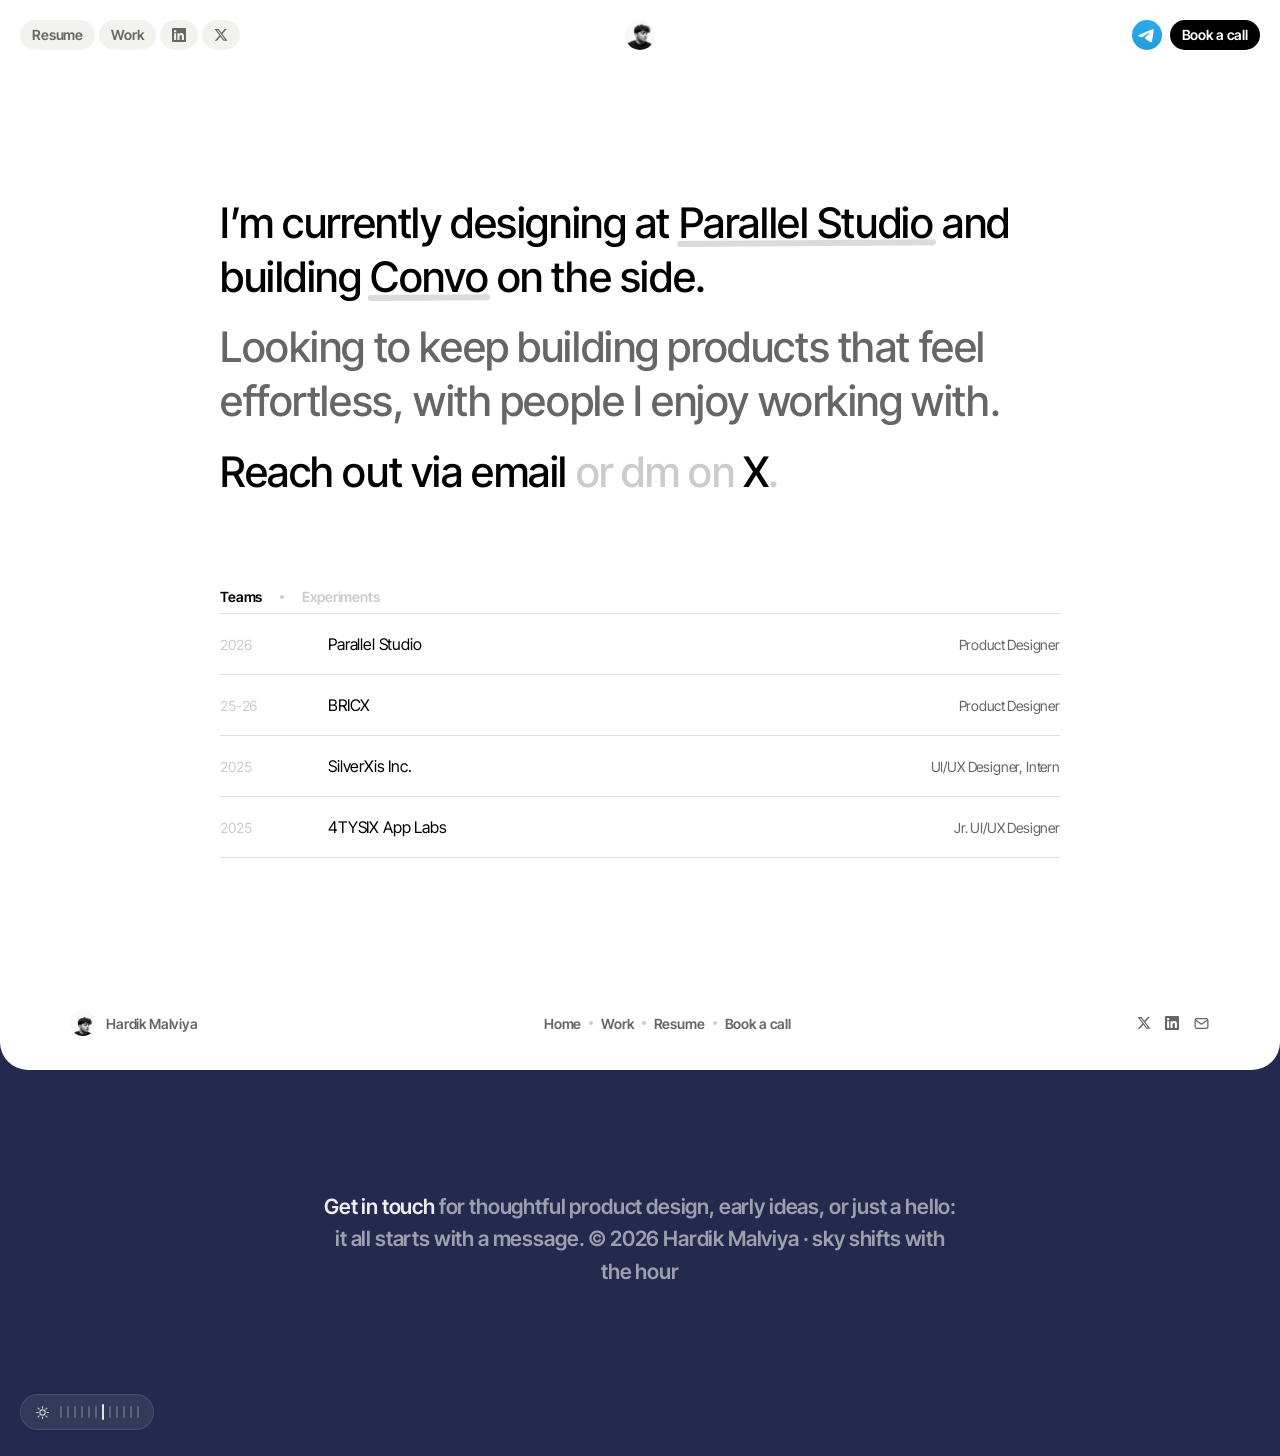
==== about.html @ 3675bb36 "About: table text at regular weight" ====
<!DOCTYPE html>
<html lang="en">
<head>
<meta charset="UTF-8" />
<meta name="viewport" content="width=device-width, initial-scale=1" />
<title>About — Hardik Malviya</title>
<meta name="description" content="Product designer at Parallel Studio, building things that feel effortless." />

<link rel="preconnect" href="https://fonts.googleapis.com" />
<link rel="preconnect" href="https://fonts.gstatic.com" crossorigin />
<link href="https://fonts.googleapis.com/css2?family=Inter+Tight:wght@400;500;600;700&display=swap" rel="stylesheet" />

<link rel="stylesheet" href="styles.css" />
<script>try{if(localStorage.getItem('theme')==='dark')document.documentElement.classList.add('dark')}catch(e){}</script>

<style>
  /* ============ About page ============
     The page is one white sheet that lifts away at the bottom to reveal
     the sky underneath. The sky's colour follows the visitor's clock. */

  body { background: var(--sky, #262b4a); }

  /* the sheet is white, so the bar above it must be too */
  .nav { background: var(--c-bg); }

  .sheet {
    background: var(--c-bg);
    border-radius: 0 0 28px 28px;
    overflow: hidden;
    position: relative;
    z-index: 1;
  }

  /* ---- intro statement ---- */
  .about-hero {
    max-width: 880px;
    margin: 0 auto;
    padding: clamp(70px, 14vh, 150px) var(--pad-page) clamp(60px, 10vh, 120px);
  }

  .statement {
    font-size: clamp(26px, 3.4vw, 42px);
    font-weight: 500;              /* lighter than the site's 600: airier at this size */
    line-height: 1.28;
    letter-spacing: var(--track);
    color: var(--c-ink);
  }

  .statement--soft { color: var(--c-ink-muted); }

  .statement + .statement { margin-top: 0.4em; }

  .statement .ghost { color: var(--c-ink-ghost); }

  .statement a { transition: color 160ms ease; }
  .statement a:hover { color: var(--c-ink-muted); }

  /* hand-drawn-feel underline on the highlight words */
  .mark {
    position: relative;
    white-space: nowrap;
  }
  .mark::after {
    content: "";
    position: absolute;
    left: -0.05em;
    right: -0.05em;
    bottom: 0.02em;
    height: 0.14em;
    border-radius: 0.07em;
    background: color-mix(in srgb, var(--c-ink) 14%, transparent);
    transform: rotate(-0.4deg);
  }

  /* ---- teams / experiments ---- */
  .record {
    max-width: 880px;
    margin: 0 auto;
    padding: 0 var(--pad-page) clamp(90px, 14vh, 160px);
  }

  .record__tabs {
    display: flex;
    align-items: center;
    gap: 18px;
    margin-bottom: 8px;
  }

  .record__tab {
    border: 0;
    padding: 0;
    background: none;
    font: inherit;
    font-size: var(--t-label);
    font-weight: var(--weight);
    letter-spacing: var(--track);
    color: var(--c-ink-ghost);
    cursor: pointer;
    transition: color 160ms ease;
  }
  .record__tab:hover { color: var(--c-ink-muted); }
  .record__tab[aria-selected="true"] { color: var(--c-ink); }

  .record__dot {
    width: 4px; height: 4px;
    border-radius: 50%;
    background: var(--c-ink-ghost);
  }

  .record__table { display: none; }
  .record__table.is-on { display: block; }

  .row {
    font-weight: 400;            /* regular: the table should read quiet */
    display: grid;
    grid-template-columns: 92px 1fr auto;
    gap: 16px;
    align-items: baseline;
    padding: 20px 0;
    border-bottom: 1px solid var(--c-hairline);
    color: inherit;
  }
  .row:first-of-type { border-top: 1px solid var(--c-hairline); }

  .row__year {
    font-size: var(--t-label);
    color: var(--c-ink-ghost);
    font-variant-numeric: tabular-nums;
  }
  .row__name  { font-size: 16px; color: var(--c-ink); transition: color 160ms ease; }
  .row__role  { font-size: var(--t-label); color: var(--c-ink-muted); text-align: right; }

  a.row:hover .row__name { color: var(--c-ink-muted); }

  /* mini-nav strip at the sheet's bottom edge */
  .sheet__foot {
    display: flex;
    align-items: center;
    justify-content: space-between;
    gap: 16px;
    max-width: 1180px;
    margin: 0 auto;
    padding: 26px var(--pad-page) 34px;
  }

  .sheet__who {
    display: flex;
    align-items: center;
    gap: 10px;
    font-size: var(--t-label);
    color: var(--c-ink-muted);
  }
  .sheet__who .avatar { width: 26px; height: 26px; }

  .sheet__links {
    display: flex;
    align-items: center;
    gap: 8px;
    font-size: var(--t-label);
  }
  .sheet__links a { color: var(--c-ink-muted); transition: color 160ms ease; }
  .sheet__links a:hover { color: var(--c-ink); }
  .sheet__links .dot { width: 4px; height: 4px; border-radius: 50%; background: var(--c-ink-ghost); }

  .sheet__icons { display: flex; align-items: center; gap: 14px; }
  .sheet__icons a { display: block; color: var(--c-ink-muted); transition: color 160ms ease; }
  .sheet__icons a:hover { color: var(--c-ink); }
  .sheet__icons svg { display: block; }

  /* ---- the sky ---- */
  .sky {
    position: relative;
    min-height: 46vh;
    display: flex;
    align-items: center;
    justify-content: center;
    padding: 90px var(--pad-page) 110px;
    margin-top: -28px;           /* tucks under the sheet's rounded corners */
    background: var(--sky, #262b4a);
    transition: background 1200ms ease;
  }

  .sky__note {
    max-width: 640px;
    text-align: center;
    font-size: clamp(17px, 2vw, 21px);
    line-height: 1.55;
    color: rgba(255, 255, 255, 0.55);
  }
  .sky__note strong { color: rgba(255, 255, 255, 0.92); font-weight: var(--weight); }
  .sky__note a { color: rgba(255, 255, 255, 0.8); transition: color 160ms ease; }
  .sky__note a:hover { color: #ffffff; }

  /* bottom-left hour widget: an icon and one tick per hour of the day */
  .hourbar {
    position: absolute;
    left: var(--pad-page);
    bottom: 26px;
    display: flex;
    align-items: center;
    gap: 10px;
    padding: 9px 14px;
    border-radius: var(--r-pill);
    background: rgba(255, 255, 255, 0.07);
    border: 1px solid rgba(255, 255, 255, 0.1);
    color: rgba(255, 255, 255, 0.75);
  }
  .hourbar svg { display: block; }
  .hourbar__ticks { display: flex; align-items: center; gap: 5px; }
  .hourbar__ticks i {
    width: 2px;
    height: 12px;
    border-radius: 1px;
    background: rgba(255, 255, 255, 0.22);
  }
  .hourbar__ticks i.on { background: rgba(255, 255, 255, 0.85); height: 16px; }

  /* ---- entrance: everything rises in, one beat after another ---- */
  @media (prefers-reduced-motion: no-preference) {
    @keyframes rise {
      from { opacity: 0; transform: translateY(16px); }
      to   { opacity: 1; transform: none; }
    }

    .statement,
    .record__tabs { animation: rise 700ms var(--ease-out) both; }
    .statement:nth-of-type(1) { animation-delay: 90ms; }
    .statement:nth-of-type(2) { animation-delay: 220ms; }
    .statement:nth-of-type(3) { animation-delay: 350ms; }
    .record__tabs { animation-delay: 500ms; }

    /* the underlines draw themselves once their words have landed */
    .mark::after {
      transform-origin: left center;
      animation: mark-in 500ms var(--ease-out) 900ms both;
    }
    @keyframes mark-in {
      from { transform: scaleX(0) rotate(-0.4deg); }
      to   { transform: scaleX(1) rotate(-0.4deg); }
    }

    /* rows cascade in on load and every time the tab flips */
    .record__table.is-on .row { animation: rise 460ms var(--ease-out) both; }
    .record__table.is-on .row:nth-child(1) { animation-delay: 60ms; }
    .record__table.is-on .row:nth-child(2) { animation-delay: 120ms; }
    .record__table.is-on .row:nth-child(3) { animation-delay: 180ms; }
    .record__table.is-on .row:nth-child(4) { animation-delay: 240ms; }
    .record__table.is-on .row:nth-child(5) { animation-delay: 300ms; }

    .sheet__foot { animation: rise 700ms var(--ease-out) 650ms both; }
    .sky__note   { animation: rise 900ms var(--ease-out) 250ms both; }
  }

  @media (max-width: 720px) {
    .row { grid-template-columns: 64px 1fr; }
    .row__role { grid-column: 2; text-align: left; margin-top: 2px; }
    .sheet__links { display: none; }
    .statement .mark::after { height: 0.12em; }
  }
</style>
</head>
<body>

  <header class="nav" id="top">
    <nav class="nav__left">
      <button class="pill nav__menu" type="button" aria-expanded="false" aria-controls="nav-menu">Menu<svg class="nav__chev" viewBox="0 0 18 18" width="12" height="12" aria-hidden="true" focusable="false"><path d="M4.5 7 L9 11.5 L13.5 7" fill="none" stroke="currentColor" stroke-width="1.8" stroke-linecap="round" stroke-linejoin="round" /></svg></button>
      <a class="pill" href="files/Hardik-Malviya-Resume.pdf" target="_blank" rel="noopener">Resume</a>
      <a class="pill" href="index.html">Work</a>
      <a class="pill pill--icon" href="https://www.linkedin.com/in/hardik-malviya-3b27bb329/" target="_blank" rel="noopener noreferrer" aria-label="LinkedIn">
        <img class="pill__icon" src="images/icon-social-1.svg" alt="" />
      </a>
      <a class="pill pill--icon" href="https://x.com/coleHardik" target="_blank" rel="noopener noreferrer" aria-label="X">
        <img class="pill__icon" src="images/icon-social-2.svg" alt="" />
      </a>
    </nav>

    <a class="avatar avatar--center" href="index.html" aria-label="Home">
      <img src="images/avatar.png" alt="Hardik" />
    </a>

    <div class="nav__right">
      <a class="avatar" href="https://t.me/colehardik" target="_blank" rel="noopener noreferrer" aria-label="Telegram">
        <img src="images/icon-telegram.png" alt="" />
      </a>
      <a class="pill pill--dark" href="https://cal.com/cole-hardik-design/discovery-call" target="_blank" rel="noopener noreferrer">Book a call</a>
    </div>

    <div class="nav__panel" id="nav-menu" hidden>
      <a class="pill" href="index.html">Home</a>
      <a class="pill" href="files/Hardik-Malviya-Resume.pdf" target="_blank" rel="noopener">Resume</a>
      <a class="pill" href="https://www.linkedin.com/in/hardik-malviya-3b27bb329/" target="_blank" rel="noopener noreferrer">LinkedIn</a>
      <a class="pill" href="https://x.com/coleHardik" target="_blank" rel="noopener noreferrer">Twitter (X)</a>
    </div>
  </header>

  <div class="sheet">

    <section class="about-hero">
      <p class="statement">I&rsquo;m currently designing at <span class="mark">Parallel Studio</span> and building <span class="mark">Convo</span> on the side.</p>
      <p class="statement statement--soft">Looking to keep building products that feel effortless, with people I enjoy working with.</p>
      <p class="statement">Reach out via <a href="mailto:hardikmalviy@gmail.com">email</a> <span class="ghost">or dm on</span> <a href="https://x.com/coleHardik" target="_blank" rel="noopener noreferrer">X</a><span class="ghost">.</span></p>
    </section>

    <section class="record">
      <div class="record__tabs" role="tablist" aria-label="History">
        <button class="record__tab" role="tab" aria-selected="true" data-tab="teams">Teams</button>
        <span class="record__dot" aria-hidden="true"></span>
        <button class="record__tab" role="tab" aria-selected="false" data-tab="experiments">Experiments</button>
      </div>

      <div class="record__table is-on" id="tab-teams">
        <div class="row">
          <span class="row__year">2026</span>
          <span class="row__name">Parallel Studio</span>
          <span class="row__role">Product Designer</span>
        </div>
        <div class="row">
          <span class="row__year">25-26</span>
          <span class="row__name">BRICX</span>
          <span class="row__role">Product Designer</span>
        </div>
        <div class="row">
          <span class="row__year">2025</span>
          <span class="row__name">SilverXis Inc.</span>
          <span class="row__role">UI/UX Designer, Intern</span>
        </div>
        <div class="row">
          <span class="row__year">2025</span>
          <span class="row__name">4TYSIX App Labs</span>
          <span class="row__role">Jr. UI/UX Designer</span>
        </div>
      </div>

      <div class="record__table" id="tab-experiments">
        <a class="row" href="https://convo-agent-steel.vercel.app" target="_blank" rel="noopener noreferrer">
          <span class="row__year">2026</span>
          <span class="row__name">Convo</span>
          <span class="row__role">AI video agent, designed and built solo</span>
        </a>
        <a class="row" href="https://studio.useparallel.com" target="_blank" rel="noopener noreferrer">
          <span class="row__year">2026</span>
          <span class="row__name">Parallel Studio website</span>
          <span class="row__role">Layout, type system, motion</span>
        </a>
        <a class="row" href="https://colehardik.in" target="_blank" rel="noopener noreferrer">
          <span class="row__year">2026</span>
          <span class="row__name">colehardik.in</span>
          <span class="row__role">This site, Figma to live with AI tools</span>
        </a>
      </div>
    </section>

    <div class="sheet__foot">
      <span class="sheet__who">
        <span class="avatar"><img src="images/avatar.png" alt="" /></span>
        Hardik Malviya
      </span>
      <nav class="sheet__links" aria-label="Pages">
        <a href="index.html">Home</a>
        <span class="dot" aria-hidden="true"></span>
        <a href="index.html#work">Work</a>
        <span class="dot" aria-hidden="true"></span>
        <a href="files/Hardik-Malviya-Resume.pdf" target="_blank" rel="noopener">Resume</a>
        <span class="dot" aria-hidden="true"></span>
        <a href="https://cal.com/cole-hardik-design/discovery-call" target="_blank" rel="noopener noreferrer">Book a call</a>
      </nav>
      <span class="sheet__icons">
        <a href="https://x.com/coleHardik" target="_blank" rel="noopener noreferrer" aria-label="X"><img class="pill__icon" src="images/icon-social-2.svg" alt="" width="15" height="15" /></a>
        <a href="https://www.linkedin.com/in/hardik-malviya-3b27bb329/" target="_blank" rel="noopener noreferrer" aria-label="LinkedIn"><img class="pill__icon" src="images/icon-social-1.svg" alt="" width="15" height="15" /></a>
        <a href="mailto:hardikmalviy@gmail.com" aria-label="Email"><svg width="17" height="17" viewBox="0 0 24 24" fill="none" stroke="currentColor" stroke-width="1.8" stroke-linecap="round" stroke-linejoin="round"><rect x="3" y="5" width="18" height="14" rx="2.5"/><path d="M4 7.5 L12 13 L20 7.5"/></svg></a>
      </span>
    </div>
  </div>

  <footer class="sky" id="sky">
    <p class="sky__note"><strong>Get in touch</strong> for thoughtful product design, early ideas, or just a hello: it all starts with a message. &copy; 2026 Hardik Malviya &middot; sky shifts with the hour</p>

    <div class="hourbar" title="sky shifts with the hour" aria-hidden="true">
      <svg id="hour-icon" width="15" height="15" viewBox="0 0 24 24" fill="none" stroke="currentColor" stroke-width="1.8" stroke-linecap="round"></svg>
      <span class="hourbar__ticks" id="hour-ticks"></span>
    </div>
  </footer>

  <script src="js/theme.js" defer></script>
  <script src="js/sound.js" defer></script>
  <script src="js/click-spark.js" defer></script>
  <script src="js/lenis.min.js"></script>
  <script>
    (function () {
      if (window.Lenis && !window.matchMedia('(prefers-reduced-motion: reduce)').matches) {
        var lenis = new Lenis({ lerp: 0.12, smoothWheel: true, syncTouch: false });
        function raf(t) { lenis.raf(t); requestAnimationFrame(raf); }
        requestAnimationFrame(raf);
        window.lenis = lenis;
      }

      /* nav height for the mobile drop-down */
      var nav = document.querySelector('header.nav');
      function navH() { document.documentElement.style.setProperty('--nav-h', nav.offsetHeight + 'px'); }
      new ResizeObserver(navH).observe(nav);
      navH();

      /* mobile menu, same behaviour as the home page */
      var btn = nav.querySelector('.nav__menu');
      var panel = document.getElementById('nav-menu');
      function isOpen() { return btn.getAttribute('aria-expanded') === 'true'; }
      var hideTimer = null;
      function open() {
        clearTimeout(hideTimer);
        panel.hidden = false;
        requestAnimationFrame(function () { panel.classList.add('is-open'); });
        btn.setAttribute('aria-expanded', 'true');
      }
      function close() {
        if (!isOpen()) return;
        panel.classList.remove('is-open');
        btn.setAttribute('aria-expanded', 'false');
        hideTimer = setTimeout(function () { panel.hidden = true; }, 200);
      }
      btn.addEventListener('click', function () { isOpen() ? close() : open(); });
      document.addEventListener('click', function (e) { if (!nav.contains(e.target)) close(); });
      document.addEventListener('keydown', function (e) { if (e.key === 'Escape') close(); });

      /* teams / experiments toggle */
      var tabs = document.querySelectorAll('.record__tab');
      tabs.forEach(function (tab) {
        tab.addEventListener('click', function () {
          tabs.forEach(function (t) { t.setAttribute('aria-selected', String(t === tab)); });
          document.querySelectorAll('.record__table').forEach(function (tbl) {
            tbl.classList.toggle('is-on', tbl.id === 'tab-' + tab.dataset.tab);
          });
        });
      });

      /* ---- the sky follows the visitor's clock ---------------------- */
      var SKIES = [
        [0,  '#101322'],   /* deep night   */
        [5,  '#232a4d'],   /* before dawn  */
        [7,  '#5b6b9e'],   /* dawn         */
        [9,  '#5d7fb9'],   /* morning      */
        [12, '#4f7ab5'],   /* midday       */
        [16, '#4a5f97'],   /* afternoon    */
        [18, '#3c3f6e'],   /* dusk         */
        [20, '#262b4a'],   /* evening      */
        [23, '#101322']    /* night again  */
      ];
      function skyFor(h) {
        var c = SKIES[0][1];
        for (var i = 0; i < SKIES.length; i++) if (h >= SKIES[i][0]) c = SKIES[i][1];
        return c;
      }
      var ticksWrap = document.getElementById('hour-ticks');
      var icon = document.getElementById('hour-icon');
      function paintHour() {
        var h = new Date().getHours();
        document.documentElement.style.setProperty('--sky', skyFor(h));
        var day = h >= 6 && h < 19;
        icon.innerHTML = day
          ? '<circle cx="12" cy="12" r="4.2"/><path d="M12 2.5v2.4M12 19.1v2.4M2.5 12h2.4M19.1 12h2.4M4.9 4.9l1.7 1.7M17.4 17.4l1.7 1.7M19.1 4.9l-1.7 1.7M6.6 17.4l-1.7 1.7"/>'
          : '<path d="M20 14.5A8.5 8.5 0 0 1 9.5 4 8.5 8.5 0 1 0 20 14.5Z"/>';
        var html = '';
        for (var i = 0; i < 12; i++) html += '<i' + (i === (h % 12) ? ' class="on"' : '') + '></i>';
        ticksWrap.innerHTML = html;
      }
      paintHour();
      setInterval(paintHour, 60000);
    })();
  </script>
</body>
</html>
---- styles.css ----
/* =========================================================
   Hire V2.0 — Home  (Figma 13284:12692)
   Every value below is lifted directly from the Figma node.
   ========================================================= */

/* ---- Self-hosting Inter Tight -------------------------------------------
   Delete the <link> to Google Fonts in index.html and uncomment this after
   dropping the .woff2 files into /fonts.

@font-face {
  font-family: "Inter Tight";
  src: url("fonts/InterTight-SemiBold.woff2") format("woff2");
  font-weight: 600;
  font-style: normal;
  font-display: swap;
}
-------------------------------------------------------------------------- */

/* ---------- tokens ---------- */
:root {
  /* colour */
  --c-bg:            #ffffff;
  --c-ink:           #000000;
  --c-ink-muted:     #666666;
  --c-ink-ghost:     #cbcbcb;
  --c-pill:          #f2f2ef;
  --c-card:          #fafafa;
  --c-shot:          #ffffff;
  --c-shot-alt:      #f2f2f2;
  --c-hairline:      rgba(0, 0, 0, 0.12);
  --c-avatar-ring:   #f5f5f5;

  /* type — every tracking value in the file is exactly -1% of its size */
  --font:            "Inter Tight", -apple-system, BlinkMacSystemFont, "Segoe UI", Roboto, sans-serif;
  --weight:          600;          /* Inter Tight SemiBold */
  --track:           -0.01em;      /* -0.14 / -0.16 / -0.2 / -0.32 px */
  --lh-tight:        1.1;          /* headings */
  --lh-flat:         1;            /* labels */

  --t-heading:       32px;
  --t-quote:         20px;
  --t-author:        16px;
  --t-label:         14px;

  /* spacing */
  --pad-page:        20px;         /* nav + work section padding */
  --pad-hero:        40px;
  --pad-card:        40px;
  --gap-work:        20px;
  --gap-nav-left:    4px;
  --gap-nav-right:   8px;
  --gap-quote:       12px;

  /* geometry */
  --nav-h:           70px;         /* 30px avatar + 2 x --pad-page */
  --hero-h:          calc(100vh - var(--nav-h));   /* hero fills the rest of the first screen */
  --hero-min:        600px;        /* floor, so it never crushes on a short window */
  --field-h:         340px;        /* hero pixel field */
  --portrait:        355px;
  --portrait-h:      356px;
  --portrait-shift:  95.43px;      /* top: calc(50% - 95.43px) */
  --r-pill:          40px;
  --r-card:          12px;
  --r-shot:          8px;

  /* motion */
  --ease-out:        cubic-bezier(0.16, 1, 0.3, 1);   /* things arriving */
  --ease-in:         cubic-bezier(0.7, 0, 0.84, 0);   /* things leaving */
}

@supports (height: 100dvh) {
  :root { --hero-h: calc(100dvh - var(--nav-h)); }
}

/* ---------- reset ---------- */
*,
*::before,
*::after { box-sizing: border-box; }

/* Lenis drives the scrolling, so the native smooth behaviour must be off.
   (Without this the two fight each other and anchor jumps stutter.) */
html { scroll-behavior: auto; }

/* --- Lenis 1.3.4 stylesheet, inlined so the page needs no extra request --- */
html.lenis,
html.lenis body { height: auto; }
.lenis:not(.lenis-autoToggle).lenis-stopped { overflow: clip; }
.lenis.lenis-smooth [data-lenis-prevent] { overscroll-behavior: contain; }
.lenis.lenis-smooth iframe { pointer-events: none; }
.lenis.lenis-autoToggle {
  transition-property: overflow;
  transition-duration: 1ms;
  transition-behavior: allow-discrete;
}

body {
  margin: 0;
  background: var(--c-bg);
  font-family: var(--font);
  font-weight: var(--weight);
  letter-spacing: var(--track);
  color: var(--c-ink);
  -webkit-font-smoothing: antialiased;
  -moz-osx-font-smoothing: grayscale;
  display: flex;
  flex-direction: column;
  align-items: flex-start;
}

body > * { width: 100%; }

p, figure, blockquote { margin: 0; }
img { display: block; }

a {
  color: inherit;
  text-decoration: none;
}

:focus-visible {
  outline: 2px solid var(--c-ink);
  outline-offset: 2px;
}

/* =========================================================
   NAV — 13284:12693
   ========================================================= */
.nav {
  position: sticky;      /* rides along at the top of the window while you scroll */
  top: 0;
  z-index: 10;           /* sits above the hero portrait and the project cards */
  display: flex;
  align-items: center;
  justify-content: space-between;
  padding: var(--pad-page);
  overflow: hidden;
  /* 300ms ease-out — the same curve bricxlabs uses on its header */
  transition: transform 300ms cubic-bezier(0, 0, 0.2, 1),
              background-color 160ms var(--ease-out);
}

/* Slid up out of view while you're scrolling down. */
.nav--hidden { transform: translateY(-100%); }

/* Equal flex on both groups puts the portrait dead centre regardless of how
   wide the pills are. (The Figma pins the right group to 226px to match the
   left group's width; this achieves the same thing without the magic number.) */
.nav__left,
.nav__right { flex: 1; }

.nav__left {
  display: flex;
  align-items: center;
  gap: var(--gap-nav-left);
}

/* Menu trigger and the drop-down are phone-only; the label on the dark pill
   swaps with them. */
.pill.nav__menu,
.nav__panel,
.on-narrow { display: none; }

.nav__menu {
  border: 0;
  gap: 6px;
  font-family: inherit;
  font-weight: var(--weight);
  cursor: pointer;
}

.nav__chev {
  display: block;
  flex-shrink: 0;
  transition: transform 260ms var(--ease-out);
}

.nav__menu[aria-expanded="true"] .nav__chev { transform: rotate(180deg); }

.nav__right {
  display: flex;
  align-items: center;
  justify-content: flex-end;   /* stays pinned right now that the group flexes */
  gap: var(--gap-nav-right);
}

/* pill — 30px tall: 14px label at line-height 1 + 8px padding top/bottom */
.pill {
  display: inline-flex;
  align-items: center;
  justify-content: center;
  padding: 8px 12px;
  border-radius: var(--r-pill);
  background: var(--c-pill);
  color: var(--c-ink-muted);
  font-size: var(--t-label);
  line-height: var(--lh-flat);
  letter-spacing: var(--track);
  white-space: nowrap;
  overflow-wrap: break-word;
  transition: background-color 160ms ease, color 160ms ease;
}

.pill:hover { background: #e9e9e4; }

.pill--dark {
  background: var(--c-ink);
  color: #ffffff;
}

.pill--dark:hover { background: #1a1a1a; }

.pill__icon {
  width: 14px;
  height: 14px;
  flex-shrink: 0;
}

.avatar {
  display: block;
  width: 30px;
  height: 30px;
  flex-shrink: 0;
  border-radius: var(--r-pill);
  overflow: hidden;
}

.avatar img {
  width: 100%;
  height: 100%;
  object-fit: cover;
  object-position: 50% 60%;
}

/* The centre portrait's fill is cropped lower in the new nav (611:246):
   the image sits at 142.93% height with a -36.19% offset, which works out
   to an object-position of 84%. */
.avatar--center img { object-position: 50% 84%; }

/* =========================================================
   HERO — 13284:12707
   ========================================================= */
.hero {
  position: relative;
  height: var(--hero-h);
  min-height: var(--hero-min);
  display: flex;
  align-items: flex-end;
  justify-content: space-between;
  padding: var(--pad-hero);
  overflow: hidden;
}

.hero__heading {
  width: 413.201px;
  flex-shrink: 0;
  font-size: var(--t-heading);
  line-height: var(--lh-tight);
  letter-spacing: var(--track);
  color: var(--c-ink);
  overflow-wrap: break-word;
}

.hero__heading span { color: var(--c-ink-ghost); }

/* The visor sits where the orb used to: absolutely centred, a little above
   the middle, outside the heading/quote flow. It never takes clicks. */
.hero__visor {
  position: absolute;
  left: 50%;
  top: calc(50% - var(--portrait-shift));
  transform: translate(-50%, -50%);
  width: min(960px, calc(100% - var(--pad-hero) * 2));
  height: var(--field-h);
  display: flex;
  align-items: center;
  justify-content: center;
  pointer-events: none;
  perspective: 1100px;           /* gives the rotations real depth */
}

.hero__visor-canvas {
  /* bleeds past the visor box so a tilted headset never gets sliced off
     at the canvas edge */
  position: absolute;
  left: -60px;
  top: -80px;
  width: calc(100% + 120px);
  height: calc(100% + 200px);   /* extra room below: pitching down needs it */
  z-index: 2;
  opacity: 0;
  transition: opacity 600ms var(--ease-out);
}

.hero__visor.is-3d .hero__visor-canvas { opacity: 1; }

.hero__visor-shadow {
  position: absolute;
  left: 50%;
  bottom: 6%;
  width: 46%;
  height: 34px;
  margin-left: -23%;
  border-radius: 50%;
  background: radial-gradient(closest-side, rgba(0, 0, 0, 0.55), rgba(0, 0, 0, 0));
  filter: blur(14px);
  opacity: 0.3;
  will-change: transform, opacity;
}

/* All testimonials sit in one grid cell, stacked on top of each other, so the
   block is as tall as the tallest and nothing reflows as they swap. */
.quote {
  display: grid;
  flex-shrink: 0;
}

.quote__slide {
  grid-area: 1 / 1;
  display: flex;
  flex-direction: column;
  align-items: flex-end;
  /* sit on the bottom of the stack, so a short quote lines up with the
     heading's baseline instead of floating in the middle of the tall cell */
  justify-content: flex-end;
  gap: var(--gap-quote);
  text-align: right;
  opacity: 1;
  filter: blur(0px);
  transform: translateY(0);
  /* arriving: longer, ease-out, settles softly */
  transition: opacity 420ms var(--ease-out),
              filter  420ms var(--ease-out),
              transform 420ms var(--ease-out);
}

/* leaving: shorter and ease-in — they've already read it, don't make them watch */
.quote__slide.is-leaving {
  opacity: 0;
  filter: blur(6px);
  transform: translateY(-8px);
  transition-duration: 290ms;
  transition-timing-function: var(--ease-in);
  pointer-events: none;
}

/* parked just below, ready to rise into place */
.quote__slide.is-idle {
  opacity: 0;
  filter: blur(6px);
  transform: translateY(8px);
  transition: none;
  pointer-events: none;
}

.quote__text {
  width: 380px;      /* wide enough for the longest hand-broken line */
  font-size: var(--t-quote);
  line-height: var(--lh-tight);
  letter-spacing: var(--track);
  color: var(--c-ink);
  overflow-wrap: break-word;
}

.quote__author a {
  color: inherit;
}

.quote__author a:focus-visible {
  outline: 1.5px solid var(--c-ink);
  outline-offset: 3px;
  border-radius: 2px;
}

.quote__author {
  font-style: normal;
  font-size: var(--t-author);
  line-height: var(--lh-flat);
  letter-spacing: var(--track);
  color: var(--c-ink-muted);
  white-space: nowrap;
}

/* =========================================================
   WORK — 13284:12713
   ========================================================= */
.work {
  display: flex;
  flex-direction: column;
  align-items: flex-start;
  justify-content: flex-end;
  gap: var(--gap-work);
  padding: var(--pad-page);
  overflow: hidden;
}

.card {
  width: 100%;
  display: flex;
  align-items: flex-start;
  padding: var(--pad-card);
  border-radius: var(--r-card);
  background: var(--c-card);
  overflow: hidden;
}

/* The shot is flex:1 inside a 40px-padded card, so at a 1440px viewport it is
   exactly 1320px wide and its height follows --ratio exactly:
   1280/800 → 825px · 1320/859 → 859px · 1320/1408 → 1408px            */
.shot {
  position: relative;
  flex: 1 0 0;
  min-width: 0;
  aspect-ratio: var(--ratio);
  border-radius: var(--r-shot);
  background: var(--c-shot);
  overflow: hidden;
}

.shot > img {
  width: 100%;
  height: 100%;
  object-fit: cover;
  border-radius: var(--r-shot);
}

.shot--bordered { border: 0.4px solid var(--c-hairline); }

/* single card whose fill is inset horizontally on a grey plate */
.shot--inset { background: var(--c-shot-alt); }

.shot--inset > img {
  position: absolute;
  top: 0;
  left: 8.06%;
  width: 83.88%;
  height: 100%;
  border-radius: 0;
}

/* =========================================================
   FOOTER
   Built from the page's own tokens: Inter Tight SemiBold, the .pill
   component from the nav, --c-hairline for the rule, --pad-page for the
   gutters. Nothing new invented.
   ========================================================= */
.foot {
  display: flex;
  flex-direction: column;
  padding: 150px var(--pad-page) var(--pad-page);
}

.foot__lead {
  display: flex;
  /* the email's baseline lines up with the last line of the statement */
  align-items: flex-end;
  justify-content: space-between;
  gap: 64px;
}

.foot__intro { flex: 0 1 auto; }

.foot__label {
  font-size: var(--t-label);
  line-height: var(--lh-flat);
  /* uppercase needs a little air; the page's -0.01em would jam it shut */
  letter-spacing: 0.06em;
  text-transform: uppercase;
  color: var(--c-ink-muted);
}

.foot__statement {
  flex: 0 1 auto;
  font-size: var(--t-heading);
  line-height: var(--lh-tight);
  letter-spacing: var(--track);
  color: var(--c-ink);
  overflow-wrap: break-word;
}

.foot__email {
  display: block;
  margin-top: 28px;
  font-size: var(--t-heading);
  line-height: var(--lh-tight);
  letter-spacing: var(--track);
  overflow-wrap: anywhere;
  color: var(--c-ink-ghost);          /* same light grey as the hero heading */
  transition: color 160ms ease;
}

.foot__email:hover { color: var(--c-ink); }

.foot__email:focus-visible {
  outline: 1.5px solid var(--c-ink);
  outline-offset: 3px;
  border-radius: 2px;
}

.foot__base {
  display: flex;
  align-items: flex-start;
  justify-content: space-between;
  gap: 24px;
  align-items: center;
  margin-top: 130px;
  padding-top: var(--pad-page);
  border-top: 1px solid var(--c-hairline);
}

.foot__copy {
  font-size: var(--t-label);
  line-height: var(--lh-flat);
  letter-spacing: var(--track);
  color: var(--c-ink-muted);
  white-space: nowrap;
}

.foot__links {
  display: flex;
  flex-wrap: wrap;
  justify-content: flex-end;
  gap: var(--gap-nav-left);
}

.foot__links .pill:focus-visible {
  outline: 1.5px solid var(--c-ink);
  outline-offset: 3px;
}

/* =========================================================
   RESPONSIVE
   Desktop stays pixel-exact. Everything below only kicks in
   once the fixed hero measurements stop fitting.
   ========================================================= */

/* --- laptop --- */
@media (max-width: 1180px) {
  :root {
    --field-h:        300px;
    --portrait:       300px;
    --portrait-h:     301px;
    --portrait-shift: 80px;
    --pad-card:       32px;
  }

  /* the statement needs its full three-line width, so the two columns
     stack rather than squeezing it into four lines */
  .foot__lead {
    flex-direction: column;
    align-items: flex-start;
    gap: 32px;
  }
}

/* --- tablet --- */
@media (max-width: 900px) {
  :root {
    --t-heading: 28px;
    --t-quote:   18px;
    --pad-hero:  24px;
    --pad-card:  24px;
  }

  .hero__heading { width: 340px; }



  .quote__text   { width: 250px; }

  /* let the text find its own breaks once there isn't room for the set ones */
  .quote__text br,
  .foot__line br { display: none; }
}

/* --- mobile --- */
@media (max-width: 720px) {
  :root {
    --t-heading: 26px;
    --t-quote:   17px;
    --t-author:  15px;
    --pad-page:  12px;
    --pad-hero:  20px;
    --pad-card:  14px;
    --gap-work:  12px;
    --r-card:    10px;
  }

  /* One row: [Menu] .......... [Telegram] [Book a call].
     overflow must be visible so the drop-down isn't clipped. */
  .nav {
    flex-wrap: nowrap;
    gap: 12px;
    overflow: visible;
  }

  .nav__left  { flex: 0 1 auto; }
  .nav__right { flex: 1 1 auto; justify-content: flex-end; }

  /* the individual pills and the portrait move into the drop-down */
  .nav__left .pill:not(.nav__menu),
  .avatar--center { display: none; }

  .pill.nav__menu { display: inline-flex; }
  .on-wide     { display: none; }
  .on-narrow   { display: inline; }

  /* Transparent panel — the pills carry their own fill, so they stay
     readable over whatever artwork is behind them. */
  .nav__panel {
    display: flex;
    position: absolute;
    top: 100%;
    left: 0;
    flex-direction: column;
    align-items: flex-start;
    gap: 12px;
    padding: 14px var(--pad-page) 0;
    background: none;
  }

  /* the display:flex above would otherwise override the hidden attribute,
     leaving invisible links clickable under a closed menu */
  .nav__panel[hidden] { display: none; }

  .nav__panel .pill {
    transform-origin: top left;

    /* each pill arrives from up and slightly left — the direction of the
       Menu button it came from */
    opacity: 0;
    transform: translate(-6px, -10px) scale(0.96);
    transition: opacity 300ms var(--ease-out),
                transform 300ms var(--ease-out),
                background-color 160ms ease;
  }

  .nav__panel.is-open .pill {
    opacity: 1;
    transform: none;
  }

  /* 40ms between rows — enough to read as a cascade, short enough that the
     last one lands before the hand has left the screen */
  .nav__panel.is-open .pill:nth-child(1) { transition-delay: 30ms; }
  .nav__panel.is-open .pill:nth-child(2) { transition-delay: 70ms; }
  .nav__panel.is-open .pill:nth-child(3) { transition-delay: 110ms; }
  .nav__panel.is-open .pill:nth-child(4) { transition-delay: 150ms; }
  .nav__panel.is-open .pill:nth-child(5) { transition-delay: 190ms; }

  /* Closing: no stagger and quicker — the decision is already made. */
  .nav__panel:not(.is-open) .pill {
    transition: opacity 150ms var(--ease-in), transform 150ms var(--ease-in);
    transition-delay: 0ms;
  }

  .nav__panel .pill:focus-visible,
  .nav__menu:focus-visible {
    outline: 1.5px solid var(--c-ink);
    outline-offset: 3px;
  }

  .hero {
    height: auto;
    /* Fill the screen below the nav. svh = the "small" viewport height, i.e.
       measured with the browser's address bar showing — so the hero doesn't
       resize every time that bar hides on scroll. */
    min-height: calc(100vh - var(--nav-h));
    min-height: calc(100svh - var(--nav-h));
    flex-direction: column;
    align-items: stretch;
    justify-content: flex-start;
    gap: 32px;
    padding-top: 8px;
    padding-bottom: 40px;
  }

  .foot {
    padding-top: 100px;
  }

  .foot__base {
    flex-direction: column;
    align-items: stretch;
    gap: 24px;
    margin-top: 80px;
  }

  .foot__links { justify-content: flex-start; }


  .hero__visor {
    position: relative;
    left: auto;
    top: auto;
    transform: none;
    order: 1;
    width: 100%;
    /* soaks up the spare height, which pushes the heading and testimonial
       down onto the bottom edge of the screen */
    flex: 1 1 0;
    min-height: 170px;
    height: auto;
  }

  /* the image is flex-centred, so anchor the shadow to the centre of the
     box rather than its bottom edge, which can be far below the headset */
  .hero__visor-shadow {
    bottom: auto;
    top: calc(50% + 46px);
    width: 58%;
    margin-left: -29%;
    height: 26px;
  }

  .hero__heading {
    order: 2;
    width: 100%;
    max-width: 420px;
  }

  .quote { order: 3; }

  .quote__slide {
    align-items: flex-start;
    text-align: left;
  }

  .quote__text {
    width: 100%;
    max-width: 340px;
  }
}

/* --- accessibility --- */
@media (prefers-reduced-motion: reduce) {
  html { scroll-behavior: auto; }
  * { transition-duration: 0.01ms !important; }
}


/* =========================================================
   DARK THEME — double-click anywhere to flip (js/theme.js).
   The switch rides the View Transitions API: a circle wipes
   out from the click point, vuk.fyi style.
   ========================================================= */
html.dark {
  color-scheme: dark;

  /* Vercel's dark scale: #0a0a0a ground, #ededed ink, #a1a1a1 secondary */
  --c-bg:          #0a0a0a;
  --c-ink:         #ededed;
  --c-ink-muted:   #a1a1a1;
  --c-ink-ghost:   #565656;
  --c-pill:        #1a1a1a;
  --c-card:        #111111;
  --c-shot:        #141414;
  --c-shot-alt:    #1a1a1a;
  --c-hairline:    rgba(255, 255, 255, 0.12);
  --c-avatar-ring: #262626;
}

/* pill labels sit a step brighter than body-muted so the nav reads clearly */
html.dark .pill { color: #d4d4d4; }
html.dark .pill:hover { background: #262626; color: #ededed; }

/* the black pill flips to white so it still reads as the loudest button */
html.dark .pill--dark { background: #ededed; color: #0a0a0a; }
html.dark .pill--dark:hover { background: #ffffff; }

/* LinkedIn / X glyphs are dark SVG files: flip them white */
html.dark .pill__icon { filter: invert(1) hue-rotate(180deg); }

/* the headset's contact shadow reads as a soft pool of light instead */
html.dark .hero__visor-shadow { opacity: 0.14; }

/* View-transition snapshots: the new page is revealed by a clip-path
   circle animated from JS, so the default cross-fade must not run. */
::view-transition-old(root),
::view-transition-new(root) {
  animation: none;
  mix-blend-mode: normal;
}
::view-transition-old(root) { z-index: 1; }
::view-transition-new(root) { z-index: 2; }
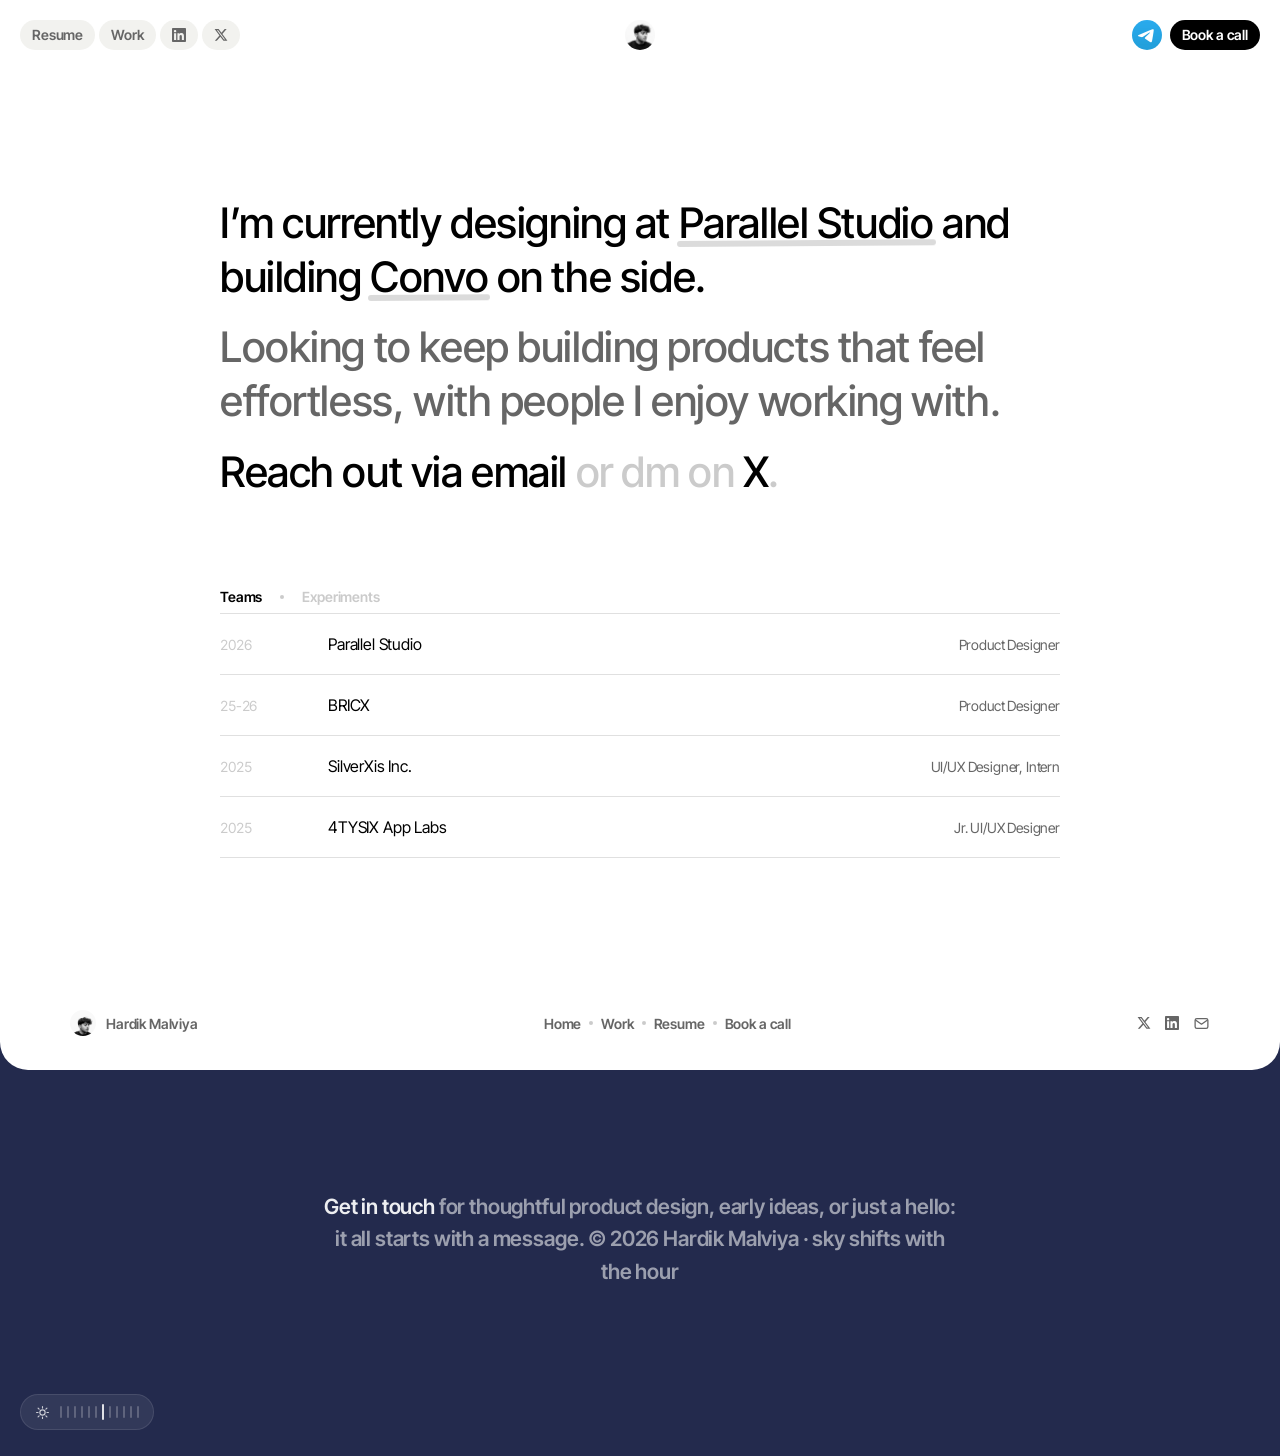
==== commit ad099cb9: "About: row hover nudge with neighbour dim" ====
--- a/about.html
+++ b/about.html
@@ -112,6 +112,7 @@
 
   .row {
     font-weight: 400;            /* regular: the table should read quiet */
+    transition: opacity 180ms var(--ease-out), transform 180ms var(--ease-out);
     display: grid;
     grid-template-columns: 92px 1fr auto;
     gap: 16px;
@@ -130,7 +131,10 @@
   .row__name  { font-size: 16px; color: var(--c-ink); transition: color 160ms ease; }
   .row__role  { font-size: var(--t-label); color: var(--c-ink-muted); text-align: right; }
 
-  a.row:hover .row__name { color: var(--c-ink-muted); }
+  /* hover: the row steps forward 2px while its neighbours fall back */
+  .row:hover { transform: translateX(2px); }
+  a.row:active { transform: translateX(2px) translateY(1px) scale(0.992); }
+  .record__table.is-on:hover .row:not(:hover) { opacity: 0.45; }
 
   /* mini-nav strip at the sheet's bottom edge */
   .sheet__foot {
@@ -423,12 +427,21 @@
 
       /* teams / experiments toggle */
       var tabs = document.querySelectorAll('.record__tab');
+      function releaseRows() {
+        /* after the entrance plays, hand the transform back to :hover */
+        document.querySelectorAll('.record__table.is-on .row').forEach(function (r) {
+          r.addEventListener('animationend', function () { r.style.animation = 'none'; }, { once: true });
+        });
+      }
+      releaseRows();
       tabs.forEach(function (tab) {
         tab.addEventListener('click', function () {
           tabs.forEach(function (t) { t.setAttribute('aria-selected', String(t === tab)); });
           document.querySelectorAll('.record__table').forEach(function (tbl) {
             tbl.classList.toggle('is-on', tbl.id === 'tab-' + tab.dataset.tab);
+            tbl.querySelectorAll('.row').forEach(function (r) { r.style.animation = ''; });
           });
+          releaseRows();
         });
       });
 
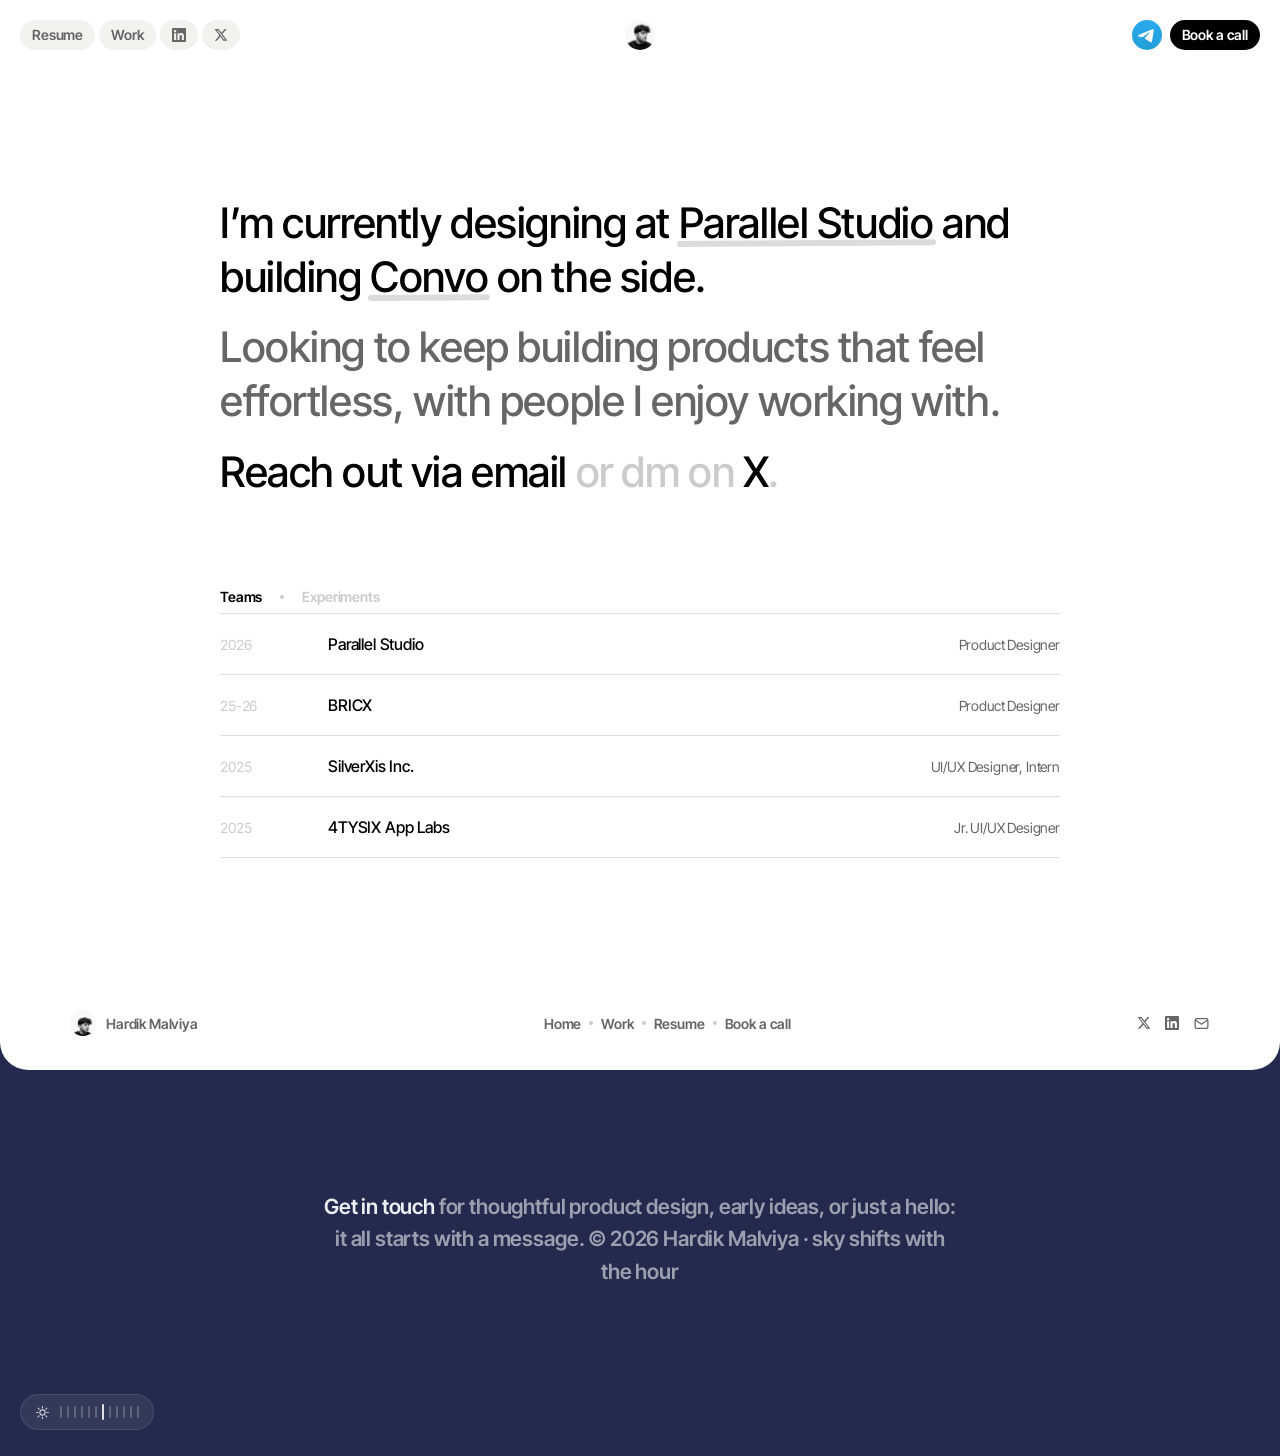
==== commit d8f7bd26: "About: medium company names, quiet metadata" ====
--- a/about.html
+++ b/about.html
@@ -128,7 +128,7 @@
     color: var(--c-ink-ghost);
     font-variant-numeric: tabular-nums;
   }
-  .row__name  { font-size: 16px; color: var(--c-ink); transition: color 160ms ease; }
+  .row__name  { font-size: 16px; font-weight: 500; color: var(--c-ink); transition: color 160ms ease; }
   .row__role  { font-size: var(--t-label); color: var(--c-ink-muted); text-align: right; }
 
   /* hover: the row steps forward 2px while its neighbours fall back */
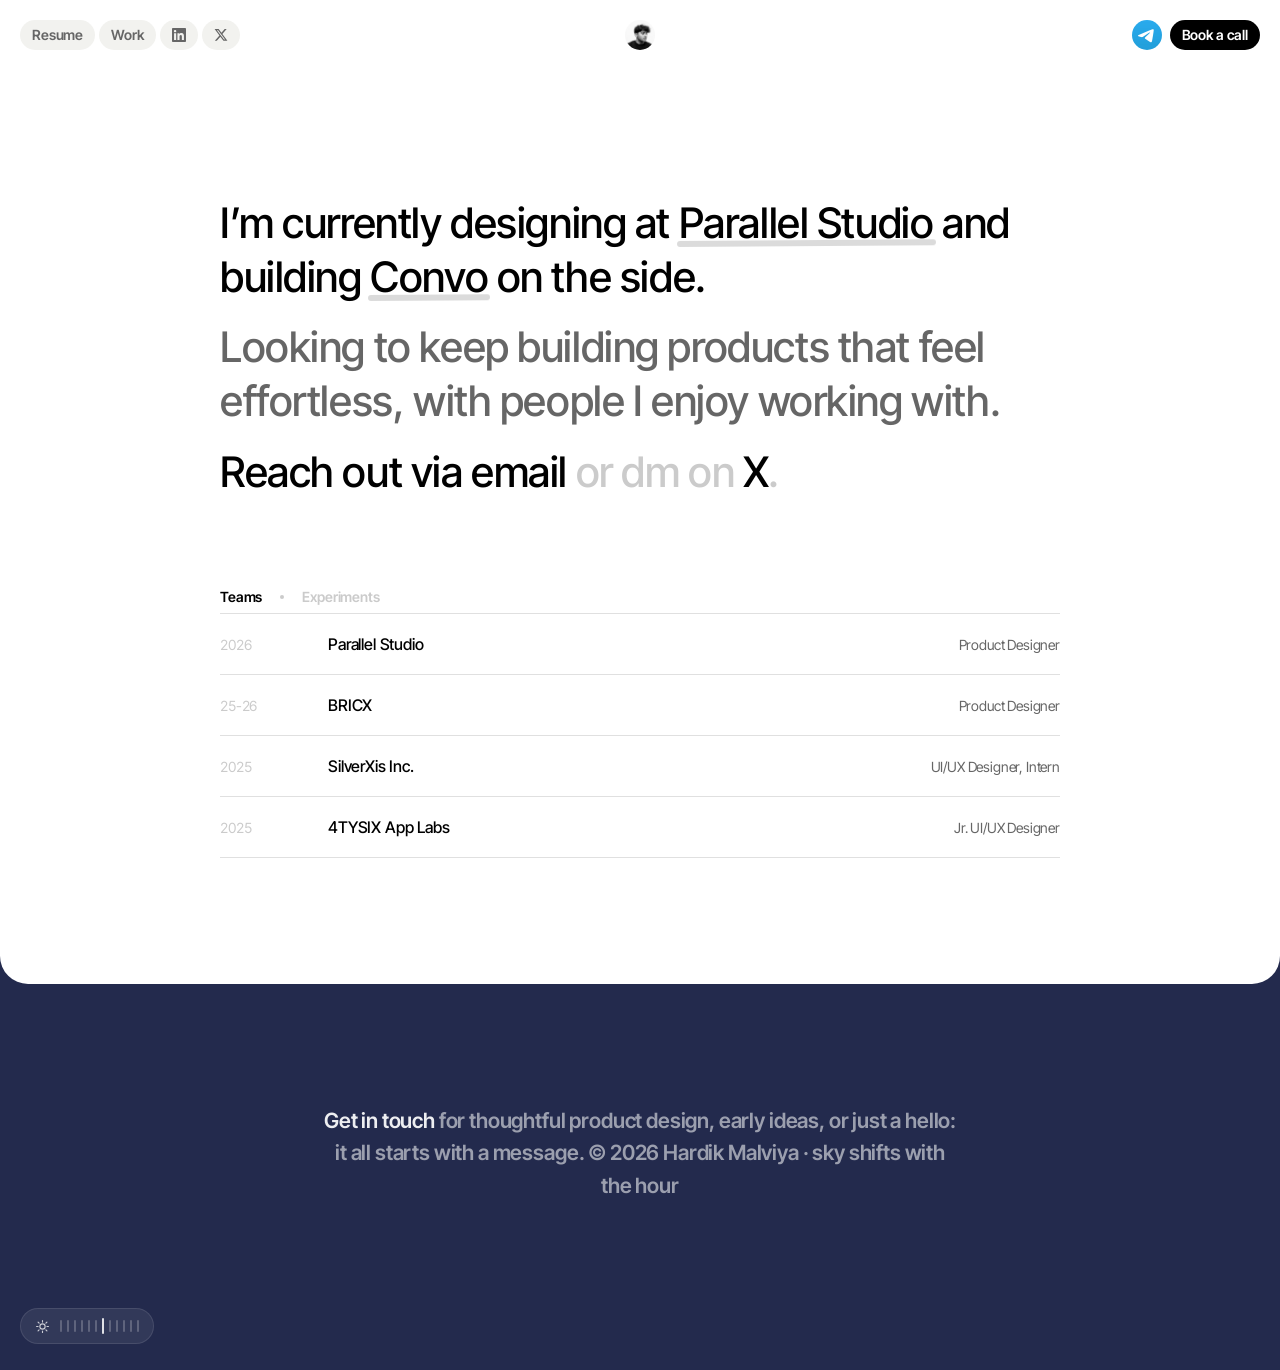
==== commit bdc73d86: "About: remove bottom mini-nav strip" ====
--- a/about.html
+++ b/about.html
@@ -136,40 +136,6 @@
   a.row:active { transform: translateX(2px) translateY(1px) scale(0.992); }
   .record__table.is-on:hover .row:not(:hover) { opacity: 0.45; }
 
-  /* mini-nav strip at the sheet's bottom edge */
-  .sheet__foot {
-    display: flex;
-    align-items: center;
-    justify-content: space-between;
-    gap: 16px;
-    max-width: 1180px;
-    margin: 0 auto;
-    padding: 26px var(--pad-page) 34px;
-  }
-
-  .sheet__who {
-    display: flex;
-    align-items: center;
-    gap: 10px;
-    font-size: var(--t-label);
-    color: var(--c-ink-muted);
-  }
-  .sheet__who .avatar { width: 26px; height: 26px; }
-
-  .sheet__links {
-    display: flex;
-    align-items: center;
-    gap: 8px;
-    font-size: var(--t-label);
-  }
-  .sheet__links a { color: var(--c-ink-muted); transition: color 160ms ease; }
-  .sheet__links a:hover { color: var(--c-ink); }
-  .sheet__links .dot { width: 4px; height: 4px; border-radius: 50%; background: var(--c-ink-ghost); }
-
-  .sheet__icons { display: flex; align-items: center; gap: 14px; }
-  .sheet__icons a { display: block; color: var(--c-ink-muted); transition: color 160ms ease; }
-  .sheet__icons a:hover { color: var(--c-ink); }
-  .sheet__icons svg { display: block; }
 
   /* ---- the sky ---- */
   .sky {
@@ -251,14 +217,12 @@
     .record__table.is-on .row:nth-child(4) { animation-delay: 240ms; }
     .record__table.is-on .row:nth-child(5) { animation-delay: 300ms; }
 
-    .sheet__foot { animation: rise 700ms var(--ease-out) 650ms both; }
     .sky__note   { animation: rise 900ms var(--ease-out) 250ms both; }
   }
 
   @media (max-width: 720px) {
     .row { grid-template-columns: 64px 1fr; }
     .row__role { grid-column: 2; text-align: left; margin-top: 2px; }
-    .sheet__links { display: none; }
     .statement .mark::after { height: 0.12em; }
   }
 </style>
@@ -354,26 +318,6 @@
       </div>
     </section>
 
-    <div class="sheet__foot">
-      <span class="sheet__who">
-        <span class="avatar"><img src="images/avatar.png" alt="" /></span>
-        Hardik Malviya
-      </span>
-      <nav class="sheet__links" aria-label="Pages">
-        <a href="index.html">Home</a>
-        <span class="dot" aria-hidden="true"></span>
-        <a href="index.html#work">Work</a>
-        <span class="dot" aria-hidden="true"></span>
-        <a href="files/Hardik-Malviya-Resume.pdf" target="_blank" rel="noopener">Resume</a>
-        <span class="dot" aria-hidden="true"></span>
-        <a href="https://cal.com/cole-hardik-design/discovery-call" target="_blank" rel="noopener noreferrer">Book a call</a>
-      </nav>
-      <span class="sheet__icons">
-        <a href="https://x.com/coleHardik" target="_blank" rel="noopener noreferrer" aria-label="X"><img class="pill__icon" src="images/icon-social-2.svg" alt="" width="15" height="15" /></a>
-        <a href="https://www.linkedin.com/in/hardik-malviya-3b27bb329/" target="_blank" rel="noopener noreferrer" aria-label="LinkedIn"><img class="pill__icon" src="images/icon-social-1.svg" alt="" width="15" height="15" /></a>
-        <a href="mailto:hardikmalviy@gmail.com" aria-label="Email"><svg width="17" height="17" viewBox="0 0 24 24" fill="none" stroke="currentColor" stroke-width="1.8" stroke-linecap="round" stroke-linejoin="round"><rect x="3" y="5" width="18" height="14" rx="2.5"/><path d="M4 7.5 L12 13 L20 7.5"/></svg></a>
-      </span>
-    </div>
   </div>
 
   <footer class="sky" id="sky">
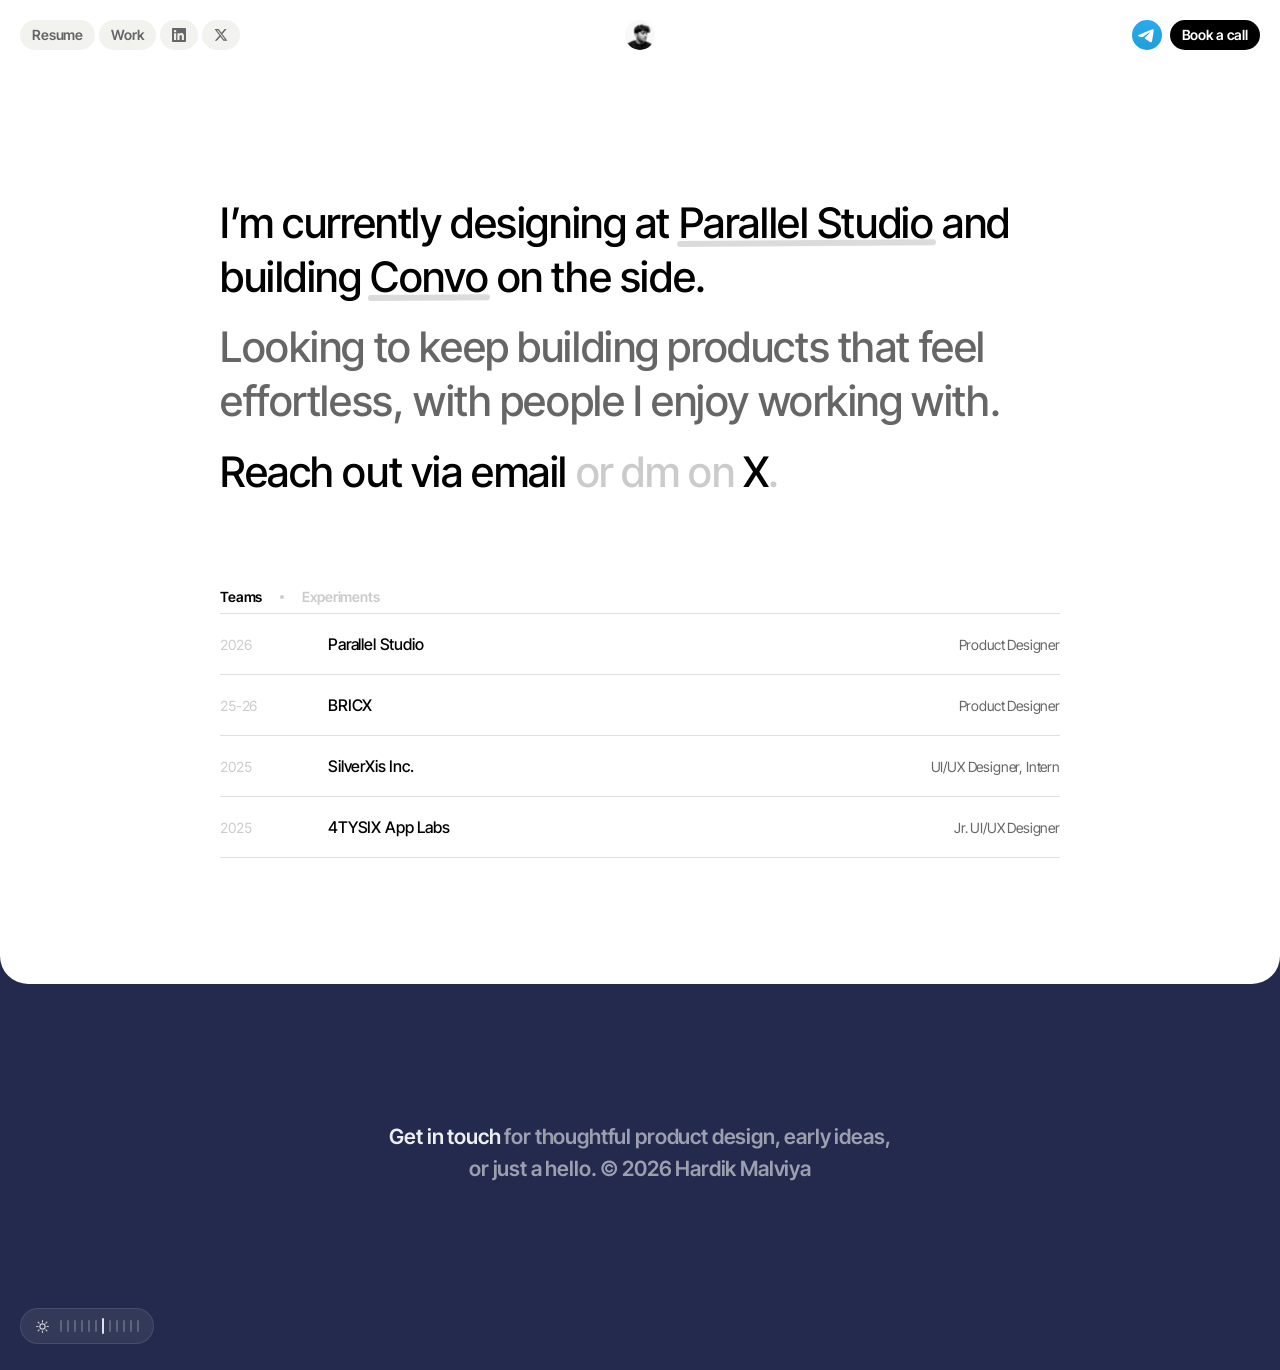
==== commit e7f346a1: "About: two-line footer text, drop sky caption" ====
--- a/about.html
+++ b/about.html
@@ -151,7 +151,7 @@
   }
 
   .sky__note {
-    max-width: 640px;
+    max-width: 760px;            /* wide enough for the break to hold */
     text-align: center;
     font-size: clamp(17px, 2vw, 21px);
     line-height: 1.55;
@@ -221,6 +221,7 @@
   }
 
   @media (max-width: 720px) {
+    .sky__note br { display: none; }   /* let it wrap naturally on phones */
     .row { grid-template-columns: 64px 1fr; }
     .row__role { grid-column: 2; text-align: left; margin-top: 2px; }
     .statement .mark::after { height: 0.12em; }
@@ -321,7 +322,7 @@
   </div>
 
   <footer class="sky" id="sky">
-    <p class="sky__note"><strong>Get in touch</strong> for thoughtful product design, early ideas, or just a hello: it all starts with a message. &copy; 2026 Hardik Malviya &middot; sky shifts with the hour</p>
+    <p class="sky__note"><strong>Get in touch</strong> for thoughtful product design, early ideas, <br />or just a hello. &copy; 2026 Hardik Malviya</p>
 
     <div class="hourbar" title="sky shifts with the hour" aria-hidden="true">
       <svg id="hour-icon" width="15" height="15" viewBox="0 0 24 24" fill="none" stroke="currentColor" stroke-width="1.8" stroke-linecap="round"></svg>
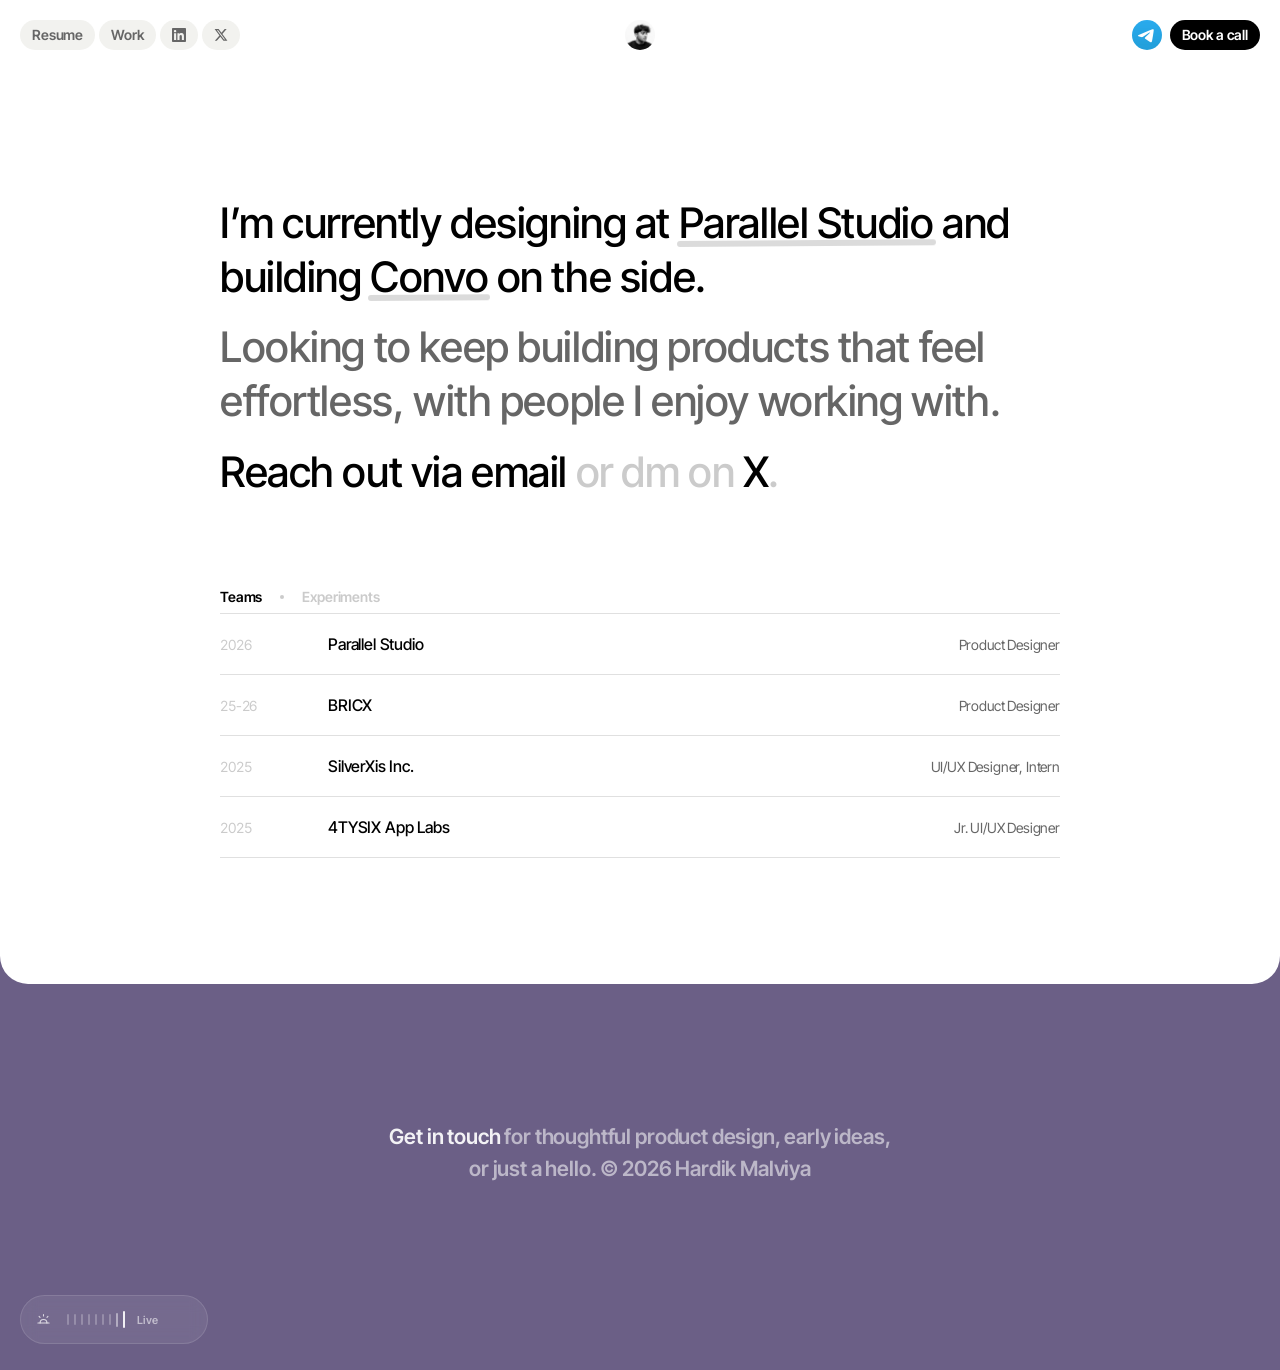
==== commit 0641e708: "About: draggable sky dial with day phases and Live mode" ====
--- a/about.html
+++ b/about.html
@@ -161,29 +161,70 @@
   .sky__note a { color: rgba(255, 255, 255, 0.8); transition: color 160ms ease; }
   .sky__note a:hover { color: #ffffff; }
 
-  /* bottom-left hour widget: an icon and one tick per hour of the day */
-  .hourbar {
+  /* bottom-left sky dial: drag through the day, or leave it on Live and
+     it follows the visitor's own clock */
+  .skypill {
     position: absolute;
     left: var(--pad-page);
     bottom: 26px;
     display: flex;
     align-items: center;
     gap: 10px;
-    padding: 9px 14px;
+    padding: 7px 8px 7px 10px;
     border-radius: var(--r-pill);
     background: rgba(255, 255, 255, 0.07);
-    border: 1px solid rgba(255, 255, 255, 0.1);
+    border: 1px solid rgba(255, 255, 255, 0.12);
     color: rgba(255, 255, 255, 0.75);
-  }
-  .hourbar svg { display: block; }
-  .hourbar__ticks { display: flex; align-items: center; gap: 5px; }
-  .hourbar__ticks i {
+    backdrop-filter: blur(8px);
+    user-select: none;
+    transition: background 200ms ease, border-color 200ms ease;
+  }
+  .skypill:hover { background: rgba(255, 255, 255, 0.11); border-color: rgba(255, 255, 255, 0.2); }
+
+  .skypill__dial {
+    display: grid;
+    place-items: center;
+    width: 24px; height: 24px;
+    padding: 0;
+    border: 0;
+    border-radius: 50%;
+    background: none;
+    color: inherit;
+    cursor: pointer;
+    transition: transform 300ms var(--ease-out), color 200ms ease;
+  }
+  .skypill__dial:hover { color: #fff; transform: rotate(-12deg); }
+  .skypill__dial svg { display: block; }
+
+  .skypill__scale {
+    position: relative;
+    padding: 8px 2px;              /* a taller grab area than it looks */
+    cursor: ew-resize;
+    outline: none;
+  }
+  .skypill__scale:focus-visible { box-shadow: 0 0 0 2px rgba(255,255,255,0.5); border-radius: 6px; }
+
+  .skypill__ticks { display: flex; align-items: center; gap: 5px; }
+  .skypill__ticks i {
     width: 2px;
-    height: 12px;
+    height: 11px;
     border-radius: 1px;
-    background: rgba(255, 255, 255, 0.22);
-  }
-  .hourbar__ticks i.on { background: rgba(255, 255, 255, 0.85); height: 16px; }
+    background: rgba(255, 255, 255, 0.24);
+    transition: height 220ms var(--ease-out), background 220ms ease, opacity 220ms ease;
+  }
+  .skypill__ticks i.on  { background: rgba(255, 255, 255, 0.9); height: 17px; }
+  .skypill__ticks i.near { background: rgba(255, 255, 255, 0.45); height: 14px; }
+
+  .skypill__label {
+    min-width: 62px;
+    padding-right: 6px;
+    font-size: 11px;
+    letter-spacing: 0.04em;
+    color: rgba(255, 255, 255, 0.55);
+    white-space: nowrap;
+    transition: color 200ms ease;
+  }
+  .skypill:hover .skypill__label { color: rgba(255, 255, 255, 0.8); }
 
   /* ---- entrance: everything rises in, one beat after another ---- */
   @media (prefers-reduced-motion: no-preference) {
@@ -324,9 +365,15 @@
   <footer class="sky" id="sky">
     <p class="sky__note"><strong>Get in touch</strong> for thoughtful product design, early ideas, <br />or just a hello. &copy; 2026 Hardik Malviya</p>
 
-    <div class="hourbar" title="sky shifts with the hour" aria-hidden="true">
-      <svg id="hour-icon" width="15" height="15" viewBox="0 0 24 24" fill="none" stroke="currentColor" stroke-width="1.8" stroke-linecap="round"></svg>
-      <span class="hourbar__ticks" id="hour-ticks"></span>
+    <div class="skypill" data-phase="live">
+      <button class="skypill__dial" type="button" id="sky-dial" aria-label="Sky preview, currently Live">
+        <svg id="sky-icon" width="15" height="15" viewBox="0 0 24 24" fill="none" stroke="currentColor" stroke-width="1.7" stroke-linecap="round" stroke-linejoin="round" aria-hidden="true"></svg>
+      </button>
+      <div class="skypill__scale" id="sky-scale" role="slider" tabindex="0"
+           aria-label="Sky time" aria-valuemin="0" aria-valuemax="8" aria-valuenow="8" aria-valuetext="Live">
+        <span class="skypill__ticks" id="sky-ticks"></span>
+      </div>
+      <span class="skypill__label" id="sky-label">Live</span>
     </div>
   </footer>
 
@@ -390,38 +437,112 @@
         });
       });
 
-      /* ---- the sky follows the visitor's clock ---------------------- */
-      var SKIES = [
-        [0,  '#101322'],   /* deep night   */
-        [5,  '#232a4d'],   /* before dawn  */
-        [7,  '#5b6b9e'],   /* dawn         */
-        [9,  '#5d7fb9'],   /* morning      */
-        [12, '#4f7ab5'],   /* midday       */
-        [16, '#4a5f97'],   /* afternoon    */
-        [18, '#3c3f6e'],   /* dusk         */
-        [20, '#262b4a'],   /* evening      */
-        [23, '#101322']    /* night again  */
+      /* ---- the sky dial ---------------------------------------------
+         Eight phases plus Live. Drag the ticks, click them, or use the
+         arrow keys; land on the last notch and the sky goes back to
+         following the visitor's own clock. */
+      var PHASES = [
+        { key: 'predawn',   name: 'Pre-dawn',  sky: '#0e1120', icon: 'moonStars' },
+        { key: 'sunrise',   name: 'Sunrise',   sky: '#6b5f86', icon: 'sunHorizon' },
+        { key: 'morning',   name: 'Morning',   sky: '#5d7fb9', icon: 'cloudSun' },
+        { key: 'midday',    name: 'Midday',    sky: '#4f8ac4', icon: 'sun' },
+        { key: 'afternoon', name: 'Afternoon', sky: '#4a6ea8', icon: 'sun' },
+        { key: 'sunset',    name: 'Sunset',    sky: '#6a5580', icon: 'sunHorizon' },
+        { key: 'dusk',      name: 'Dusk',      sky: '#3c3f6e', icon: 'moon' },
+        { key: 'night',     name: 'Night',     sky: '#1a1e36', icon: 'moonStars' }
       ];
-      function skyFor(h) {
-        var c = SKIES[0][1];
-        for (var i = 0; i < SKIES.length; i++) if (h >= SKIES[i][0]) c = SKIES[i][1];
-        return c;
-      }
-      var ticksWrap = document.getElementById('hour-ticks');
-      var icon = document.getElementById('hour-icon');
-      function paintHour() {
+      var LIVE = PHASES.length;            /* index 8 */
+
+      var ICONS = {
+        sun: '<circle cx="12" cy="12" r="4.2"/><path d="M12 2.5v2.4M12 19.1v2.4M2.5 12h2.4M19.1 12h2.4M4.9 4.9l1.7 1.7M17.4 17.4l1.7 1.7M19.1 4.9l-1.7 1.7M6.6 17.4l-1.7 1.7"/>',
+        moon: '<path d="M20 14.5A8.5 8.5 0 0 1 9.5 4 8.5 8.5 0 1 0 20 14.5Z"/>',
+        moonStars: '<path d="M20.5 15.2A7.7 7.7 0 0 1 10.4 5.1 7.7 7.7 0 1 0 20.5 15.2Z"/><path d="M17.2 3.4l.7 1.6 1.6.7-1.6.7-.7 1.6-.7-1.6-1.6-.7 1.6-.7z"/>',
+        sunHorizon: '<path d="M3 17.5h18"/><path d="M6.5 17.5a5.5 5.5 0 0 1 11 0"/><path d="M12 4v2.2M4.9 7.1l1.5 1.5M19.1 7.1l-1.5 1.5"/>',
+        cloudSun: '<circle cx="8.4" cy="8" r="3"/><path d="M8.4 2.6v1.4M8.4 12v1.4M3 8h1.4M12.4 8h1.4M4.6 4.2l1 1M12.2 11.8l-1-1"/><path d="M11 19.4a3.2 3.2 0 0 1 .5-6.3 4.3 4.3 0 0 1 8.1 1.4 2.5 2.5 0 0 1-.4 4.9Z"/>'
+      };
+
+      function liveIndex() {
         var h = new Date().getHours();
-        document.documentElement.style.setProperty('--sky', skyFor(h));
-        var day = h >= 6 && h < 19;
-        icon.innerHTML = day
-          ? '<circle cx="12" cy="12" r="4.2"/><path d="M12 2.5v2.4M12 19.1v2.4M2.5 12h2.4M19.1 12h2.4M4.9 4.9l1.7 1.7M17.4 17.4l1.7 1.7M19.1 4.9l-1.7 1.7M6.6 17.4l-1.7 1.7"/>'
-          : '<path d="M20 14.5A8.5 8.5 0 0 1 9.5 4 8.5 8.5 0 1 0 20 14.5Z"/>';
-        var html = '';
-        for (var i = 0; i < 12; i++) html += '<i' + (i === (h % 12) ? ' class="on"' : '') + '></i>';
-        ticksWrap.innerHTML = html;
-      }
-      paintHour();
-      setInterval(paintHour, 60000);
+        if (h < 5)  return 0;    /* pre-dawn  */
+        if (h < 7)  return 1;    /* sunrise   */
+        if (h < 11) return 2;    /* morning   */
+        if (h < 14) return 3;    /* midday    */
+        if (h < 17) return 4;    /* afternoon */
+        if (h < 19) return 5;    /* sunset    */
+        if (h < 21) return 6;    /* dusk      */
+        return 7;                /* night     */
+      }
+
+      var pill = document.querySelector('.skypill');
+      var scale = document.getElementById('sky-scale');
+      var ticksWrap = document.getElementById('sky-ticks');
+      var label = document.getElementById('sky-label');
+      var iconEl = document.getElementById('sky-icon');
+
+      var value = LIVE;                        /* current notch, 8 = Live */
+
+      /* build the ticks: one per phase plus the Live notch */
+      var markup = '';
+      for (var i = 0; i <= LIVE; i++) markup += '<i data-i="' + i + '"></i>';
+      ticksWrap.innerHTML = markup;
+      var ticks = ticksWrap.querySelectorAll('i');
+
+      function paint() {
+        var shown = value === LIVE ? liveIndex() : value;
+        var phase = PHASES[shown];
+        document.documentElement.style.setProperty('--sky', phase.sky);
+        pill.dataset.phase = value === LIVE ? 'live' : phase.key;
+        iconEl.innerHTML = ICONS[phase.icon];
+        label.textContent = value === LIVE ? 'Live' : phase.name;
+        scale.setAttribute('aria-valuenow', String(value));
+        scale.setAttribute('aria-valuetext', value === LIVE ? 'Live' : phase.name);
+        document.getElementById('sky-dial').setAttribute('aria-label',
+          'Sky preview, currently ' + (value === LIVE ? 'Live' : phase.name));
+        for (var i = 0; i < ticks.length; i++) {
+          ticks[i].className = i === value ? 'on' : (Math.abs(i - value) === 1 ? 'near' : '');
+        }
+      }
+
+      function setValue(v) {
+        v = Math.max(0, Math.min(LIVE, Math.round(v)));
+        if (v === value) return;
+        value = v;
+        paint();
+      }
+
+      /* map a pointer x to the nearest notch */
+      function valueFromX(x) {
+        var r = ticksWrap.getBoundingClientRect();
+        var t = (x - r.left) / Math.max(1, r.width);
+        return t * LIVE;
+      }
+
+      var dragging = false;
+      scale.addEventListener('pointerdown', function (e) {
+        dragging = true;
+        scale.setPointerCapture(e.pointerId);
+        setValue(valueFromX(e.clientX));
+      });
+      scale.addEventListener('pointermove', function (e) {
+        if (dragging) setValue(valueFromX(e.clientX));
+      });
+      scale.addEventListener('pointerup', function () { dragging = false; });
+      scale.addEventListener('pointercancel', function () { dragging = false; });
+
+      scale.addEventListener('keydown', function (e) {
+        if (e.key === 'ArrowRight' || e.key === 'ArrowUp') { setValue(value + 1); e.preventDefault(); }
+        if (e.key === 'ArrowLeft' || e.key === 'ArrowDown') { setValue(value - 1); e.preventDefault(); }
+        if (e.key === 'Home') { setValue(0); e.preventDefault(); }
+        if (e.key === 'End') { setValue(LIVE); e.preventDefault(); }
+      });
+
+      /* the dial button steps forward, wrapping back to Live */
+      document.getElementById('sky-dial').addEventListener('click', function () {
+        setValue(value >= LIVE ? 0 : value + 1);
+      });
+
+      paint();
+      setInterval(function () { if (value === LIVE) paint(); }, 60000);
     })();
   </script>
 </body>
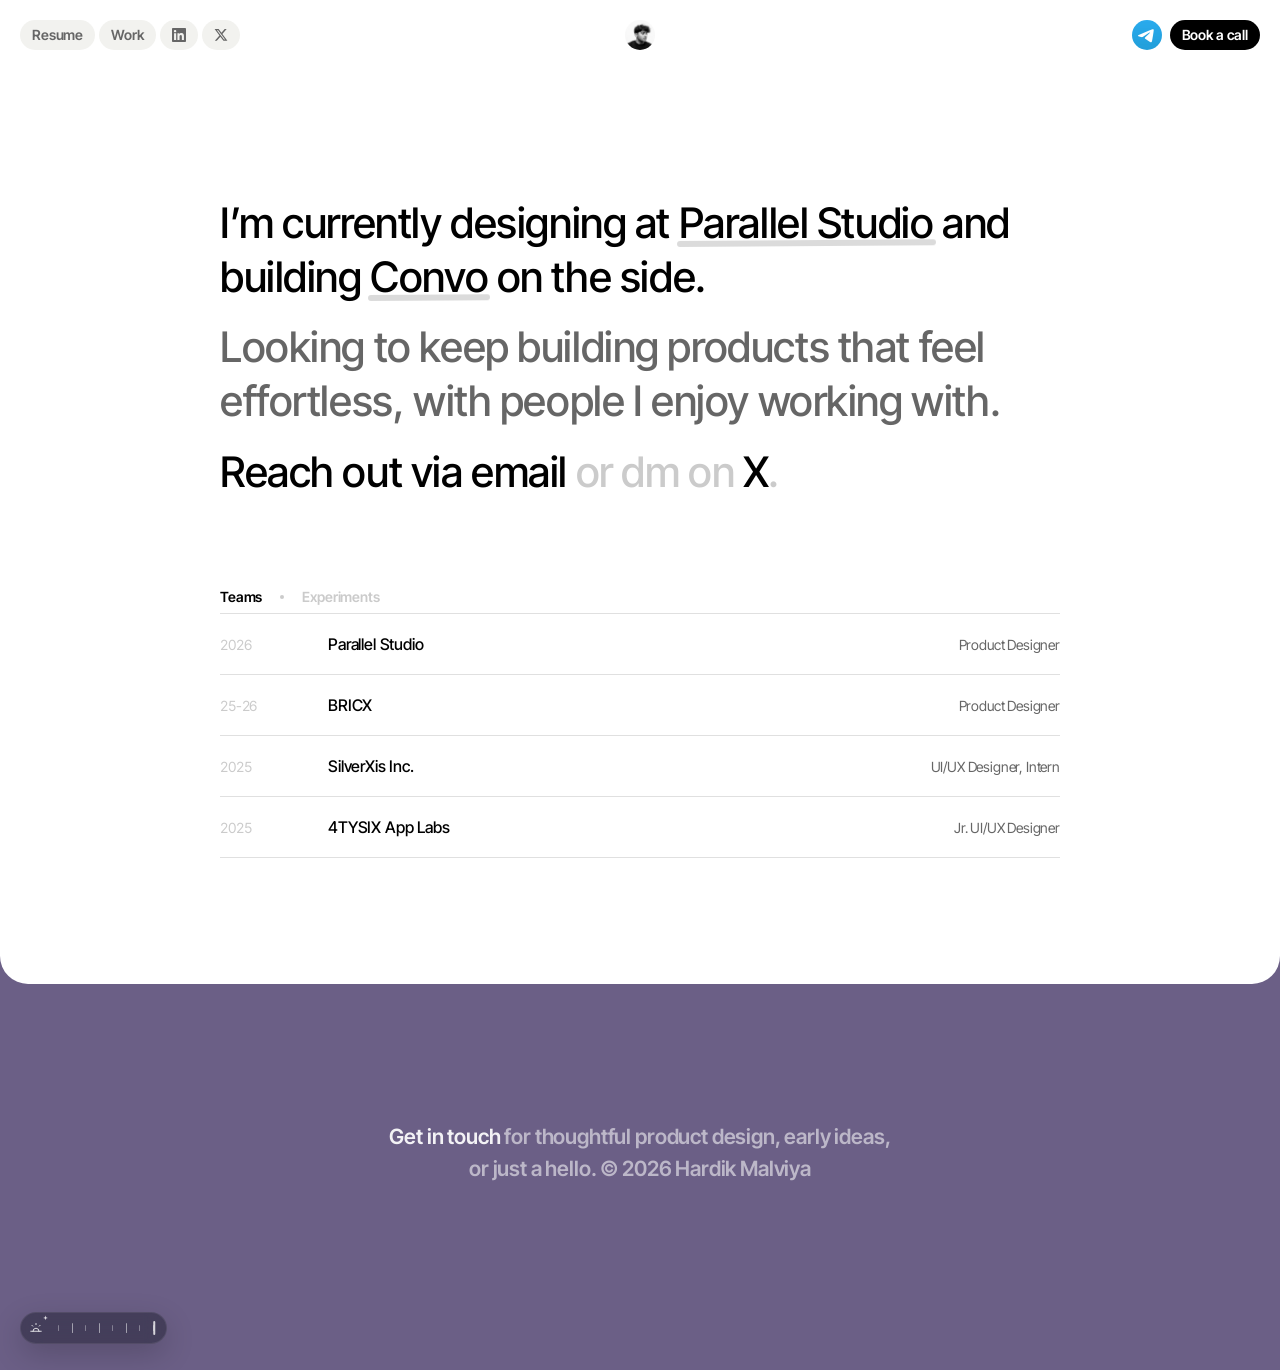
==== commit 10b188b5: "About: sky dial matched to reference spec, label removed" ====
--- a/about.html
+++ b/about.html
@@ -161,70 +161,123 @@
   .sky__note a { color: rgba(255, 255, 255, 0.8); transition: color 160ms ease; }
   .sky__note a:hover { color: #ffffff; }
 
-  /* bottom-left sky dial: drag through the day, or leave it on Live and
-     it follows the visitor's own clock */
+  /* bottom-left sky dial: eight notches plus Live. Drag the scale, click
+     the ticks, or use the arrows; the last notch hands the sky back to
+     the visitor's own clock. */
   .skypill {
     position: absolute;
     left: var(--pad-page);
     bottom: 26px;
-    display: flex;
+    display: inline-flex;
     align-items: center;
     gap: 10px;
-    padding: 7px 8px 7px 10px;
-    border-radius: var(--r-pill);
-    background: rgba(255, 255, 255, 0.07);
-    border: 1px solid rgba(255, 255, 255, 0.12);
-    color: rgba(255, 255, 255, 0.75);
-    backdrop-filter: blur(8px);
+    width: auto;
+    padding: 3px 12px 3px 3px;
+    border-radius: 999px;
+    background: rgba(16, 18, 32, 0.42);
+    border: 1px solid rgba(255, 255, 255, 0.08);
+    color: rgba(255, 255, 255, 0.82);
+    box-shadow: 0 10px 30px rgba(0, 0, 0, 0.18);
+    backdrop-filter: blur(10px);
     user-select: none;
-    transition: background 200ms ease, border-color 200ms ease;
-  }
-  .skypill:hover { background: rgba(255, 255, 255, 0.11); border-color: rgba(255, 255, 255, 0.2); }
+  }
 
   .skypill__dial {
+    position: relative;
     display: grid;
     place-items: center;
     width: 24px; height: 24px;
     padding: 0;
     border: 0;
-    border-radius: 50%;
+    border-radius: 999px;
     background: none;
     color: inherit;
     cursor: pointer;
-    transition: transform 300ms var(--ease-out), color 200ms ease;
-  }
-  .skypill__dial:hover { color: #fff; transform: rotate(-12deg); }
-  .skypill__dial svg { display: block; }
+    transition: background 200ms var(--ease-out), transform 200ms var(--ease-out);
+  }
+  .skypill__dial:hover { background: rgba(255, 255, 255, 0.1); }
+  .skypill__dial:active { transform: scale(0.92); }
+
+  /* every icon is stacked; only the active one is shown, so they cross-fade */
+  .skypill__icon {
+    position: absolute;
+    display: grid;
+    place-items: center;
+    width: 14px; height: 14px;
+    opacity: 0;
+    transform: rotate(-20deg) scale(0.7);
+    pointer-events: none;
+    transition: opacity 320ms var(--ease-out), transform 320ms var(--ease-out);
+  }
+  .skypill__icon svg { width: 100%; height: 100%; }
+  .skypill[data-icon="sun"]        .skypill__icon[data-icon="sun"],
+  .skypill[data-icon="moon"]       .skypill__icon[data-icon="moon"],
+  .skypill[data-icon="moonStars"]  .skypill__icon[data-icon="moonStars"],
+  .skypill[data-icon="sunHorizon"] .skypill__icon[data-icon="sunHorizon"],
+  .skypill[data-icon="cloudSun"]   .skypill__icon[data-icon="cloudSun"] {
+    opacity: 1;
+    transform: none;
+  }
+
+  /* a small spark marks the Live state */
+  .skypill__spark {
+    position: absolute;
+    top: -1px; right: -1px;
+    display: grid;
+    place-items: center;
+    width: 7px; height: 7px;
+    color: currentColor;
+    opacity: 0;
+    transform: scale(0.6) rotate(-20deg);
+    pointer-events: none;
+    transition: opacity 280ms var(--ease-out), transform 280ms var(--ease-out);
+  }
+  .skypill__spark svg { width: 100%; height: 100%; }
+  .skypill__dial[data-state="live"] .skypill__spark { opacity: 1; transform: scale(1) rotate(0deg); }
 
   .skypill__scale {
     position: relative;
-    padding: 8px 2px;              /* a taller grab area than it looks */
+    display: flex;
+    align-items: center;
+    width: 96px;
+    height: 22px;
     cursor: ew-resize;
+    touch-action: none;
     outline: none;
   }
-  .skypill__scale:focus-visible { box-shadow: 0 0 0 2px rgba(255,255,255,0.5); border-radius: 6px; }
-
-  .skypill__ticks { display: flex; align-items: center; gap: 5px; }
-  .skypill__ticks i {
-    width: 2px;
-    height: 11px;
+  .skypill__scale:focus-visible { border-radius: 6px; box-shadow: 0 0 0 2px rgba(255, 255, 255, 0.45); }
+
+  .skypill__ticks {
+    position: absolute;
+    inset: 0;
+    display: flex;
+    align-items: center;
+    justify-content: space-between;
+    pointer-events: none;
+  }
+  .skypill__tick {
+    width: 1px;
+    height: 6px;
     border-radius: 1px;
-    background: rgba(255, 255, 255, 0.24);
-    transition: height 220ms var(--ease-out), background 220ms ease, opacity 220ms ease;
-  }
-  .skypill__ticks i.on  { background: rgba(255, 255, 255, 0.9); height: 17px; }
-  .skypill__ticks i.near { background: rgba(255, 255, 255, 0.45); height: 14px; }
-
-  .skypill__label {
-    min-width: 62px;
-    padding-right: 6px;
-    font-size: 11px;
-    letter-spacing: 0.04em;
-    color: rgba(255, 255, 255, 0.55);
-    white-space: nowrap;
-    transition: color 200ms ease;
-  }
-  .skypill:hover .skypill__label { color: rgba(255, 255, 255, 0.8); }
+    background: currentColor;
+    opacity: 0.42;
+  }
+  /* every other notch stands taller, so the scale reads at a glance */
+  .skypill__tick[data-i="1"],
+  .skypill__tick[data-i="3"],
+  .skypill__tick[data-i="5"] { height: 10px; opacity: 0.62; }
+
+  .skypill__indicator {
+    position: absolute;
+    top: 4px; bottom: 4px;
+    width: 1.5px;
+    border-radius: 2px;
+    background: currentColor;
+    opacity: 0.95;
+    transform: translateX(-0.75px);
+    pointer-events: none;
+    transition: left 260ms cubic-bezier(0.16, 1, 0.3, 1);
+  }
 
   /* ---- entrance: everything rises in, one beat after another ---- */
   @media (prefers-reduced-motion: no-preference) {
@@ -365,15 +418,20 @@
   <footer class="sky" id="sky">
     <p class="sky__note"><strong>Get in touch</strong> for thoughtful product design, early ideas, <br />or just a hello. &copy; 2026 Hardik Malviya</p>
 
-    <div class="skypill" data-phase="live">
-      <button class="skypill__dial" type="button" id="sky-dial" aria-label="Sky preview, currently Live">
-        <svg id="sky-icon" width="15" height="15" viewBox="0 0 24 24" fill="none" stroke="currentColor" stroke-width="1.7" stroke-linecap="round" stroke-linejoin="round" aria-hidden="true"></svg>
+    <div class="skypill" id="sky-pill" data-icon="moonStars" data-state="live">
+      <button class="skypill__dial" type="button" id="sky-dial" data-state="live" aria-label="Sky preview, currently Live">
+        <span class="skypill__icon" data-icon="sun" aria-hidden="true"><svg viewBox="0 0 24 24" fill="none" stroke="currentColor" stroke-width="1.7" stroke-linecap="round" stroke-linejoin="round"><circle cx="12" cy="12" r="4.2"/><path d="M12 2.5v2.4M12 19.1v2.4M2.5 12h2.4M19.1 12h2.4M4.9 4.9l1.7 1.7M17.4 17.4l1.7 1.7M19.1 4.9l-1.7 1.7M6.6 17.4l-1.7 1.7"/></svg></span>
+        <span class="skypill__icon" data-icon="moon" aria-hidden="true"><svg viewBox="0 0 24 24" fill="none" stroke="currentColor" stroke-width="1.7" stroke-linecap="round" stroke-linejoin="round"><path d="M20 14.5A8.5 8.5 0 0 1 9.5 4 8.5 8.5 0 1 0 20 14.5Z"/></svg></span>
+        <span class="skypill__icon" data-icon="moonStars" aria-hidden="true"><svg viewBox="0 0 24 24" fill="none" stroke="currentColor" stroke-width="1.7" stroke-linecap="round" stroke-linejoin="round"><path d="M20.6 15.3A7.7 7.7 0 0 1 10.5 5.2 7.7 7.7 0 1 0 20.6 15.3Z"/><path d="M17.2 3.2l.6 1.5 1.5.6-1.5.6-.6 1.5-.6-1.5-1.5-.6 1.5-.6z"/></svg></span>
+        <span class="skypill__icon" data-icon="sunHorizon" aria-hidden="true"><svg viewBox="0 0 24 24" fill="none" stroke="currentColor" stroke-width="1.7" stroke-linecap="round" stroke-linejoin="round"><path d="M3 17.6h18"/><path d="M6.8 17.6a5.2 5.2 0 0 1 10.4 0"/><path d="M12 4.2v2M5 7.4l1.4 1.4M19 7.4l-1.4 1.4"/></svg></span>
+        <span class="skypill__icon" data-icon="cloudSun" aria-hidden="true"><svg viewBox="0 0 24 24" fill="none" stroke="currentColor" stroke-width="1.7" stroke-linecap="round" stroke-linejoin="round"><circle cx="8.6" cy="7.8" r="2.8"/><path d="M8.6 2.8v1.2M8.6 11.6v1.2M3.6 7.8h1.2M12.4 7.8h1.2M5.1 4.3l.9.9M11.3 10.5l-.9-.9"/><path d="M11 19.6a3.1 3.1 0 0 1 .5-6.1 4.2 4.2 0 0 1 7.9 1.4 2.4 2.4 0 0 1-.4 4.7Z"/></svg></span>
+        <span class="skypill__spark" aria-hidden="true"><svg viewBox="0 0 24 24" fill="currentColor"><path d="M12 2l1.9 6.1L20 10l-6.1 1.9L12 18l-1.9-6.1L4 10l6.1-1.9z"/></svg></span>
       </button>
       <div class="skypill__scale" id="sky-scale" role="slider" tabindex="0"
            aria-label="Sky time" aria-valuemin="0" aria-valuemax="8" aria-valuenow="8" aria-valuetext="Live">
-        <span class="skypill__ticks" id="sky-ticks"></span>
+        <div class="skypill__ticks" aria-hidden="true"><span class="skypill__tick" data-i="0"></span><span class="skypill__tick" data-i="1"></span><span class="skypill__tick" data-i="2"></span><span class="skypill__tick" data-i="3"></span><span class="skypill__tick" data-i="4"></span><span class="skypill__tick" data-i="5"></span><span class="skypill__tick" data-i="6"></span><span class="skypill__tick" data-i="7"></span></div>
+        <div class="skypill__indicator" id="sky-indicator" aria-hidden="true"></div>
       </div>
-      <span class="skypill__label" id="sky-label">Live</span>
     </div>
   </footer>
 
@@ -473,34 +531,24 @@
         return 7;                /* night     */
       }
 
-      var pill = document.querySelector('.skypill');
+      var pill = document.getElementById('sky-pill');
+      var dial = document.getElementById('sky-dial');
       var scale = document.getElementById('sky-scale');
-      var ticksWrap = document.getElementById('sky-ticks');
-      var label = document.getElementById('sky-label');
-      var iconEl = document.getElementById('sky-icon');
+      var indicator = document.getElementById('sky-indicator');
 
       var value = LIVE;                        /* current notch, 8 = Live */
-
-      /* build the ticks: one per phase plus the Live notch */
-      var markup = '';
-      for (var i = 0; i <= LIVE; i++) markup += '<i data-i="' + i + '"></i>';
-      ticksWrap.innerHTML = markup;
-      var ticks = ticksWrap.querySelectorAll('i');
 
       function paint() {
         var shown = value === LIVE ? liveIndex() : value;
         var phase = PHASES[shown];
         document.documentElement.style.setProperty('--sky', phase.sky);
-        pill.dataset.phase = value === LIVE ? 'live' : phase.key;
-        iconEl.innerHTML = ICONS[phase.icon];
-        label.textContent = value === LIVE ? 'Live' : phase.name;
+        pill.dataset.icon = phase.icon;
+        pill.dataset.state = value === LIVE ? 'live' : 'set';
+        dial.dataset.state = value === LIVE ? 'live' : 'set';
+        indicator.style.left = (value / LIVE * 100) + '%';
         scale.setAttribute('aria-valuenow', String(value));
         scale.setAttribute('aria-valuetext', value === LIVE ? 'Live' : phase.name);
-        document.getElementById('sky-dial').setAttribute('aria-label',
-          'Sky preview, currently ' + (value === LIVE ? 'Live' : phase.name));
-        for (var i = 0; i < ticks.length; i++) {
-          ticks[i].className = i === value ? 'on' : (Math.abs(i - value) === 1 ? 'near' : '');
-        }
+        dial.setAttribute('aria-label', 'Sky preview, currently ' + (value === LIVE ? 'Live' : phase.name));
       }
 
       function setValue(v) {
@@ -510,11 +558,9 @@
         paint();
       }
 
-      /* map a pointer x to the nearest notch */
       function valueFromX(x) {
-        var r = ticksWrap.getBoundingClientRect();
-        var t = (x - r.left) / Math.max(1, r.width);
-        return t * LIVE;
+        var r = scale.getBoundingClientRect();
+        return (x - r.left) / Math.max(1, r.width) * LIVE;
       }
 
       var dragging = false;
@@ -536,8 +582,8 @@
         if (e.key === 'End') { setValue(LIVE); e.preventDefault(); }
       });
 
-      /* the dial button steps forward, wrapping back to Live */
-      document.getElementById('sky-dial').addEventListener('click', function () {
+      /* the dial steps forward, wrapping back around to Live */
+      dial.addEventListener('click', function () {
         setValue(value >= LIVE ? 0 : value + 1);
       });
 
